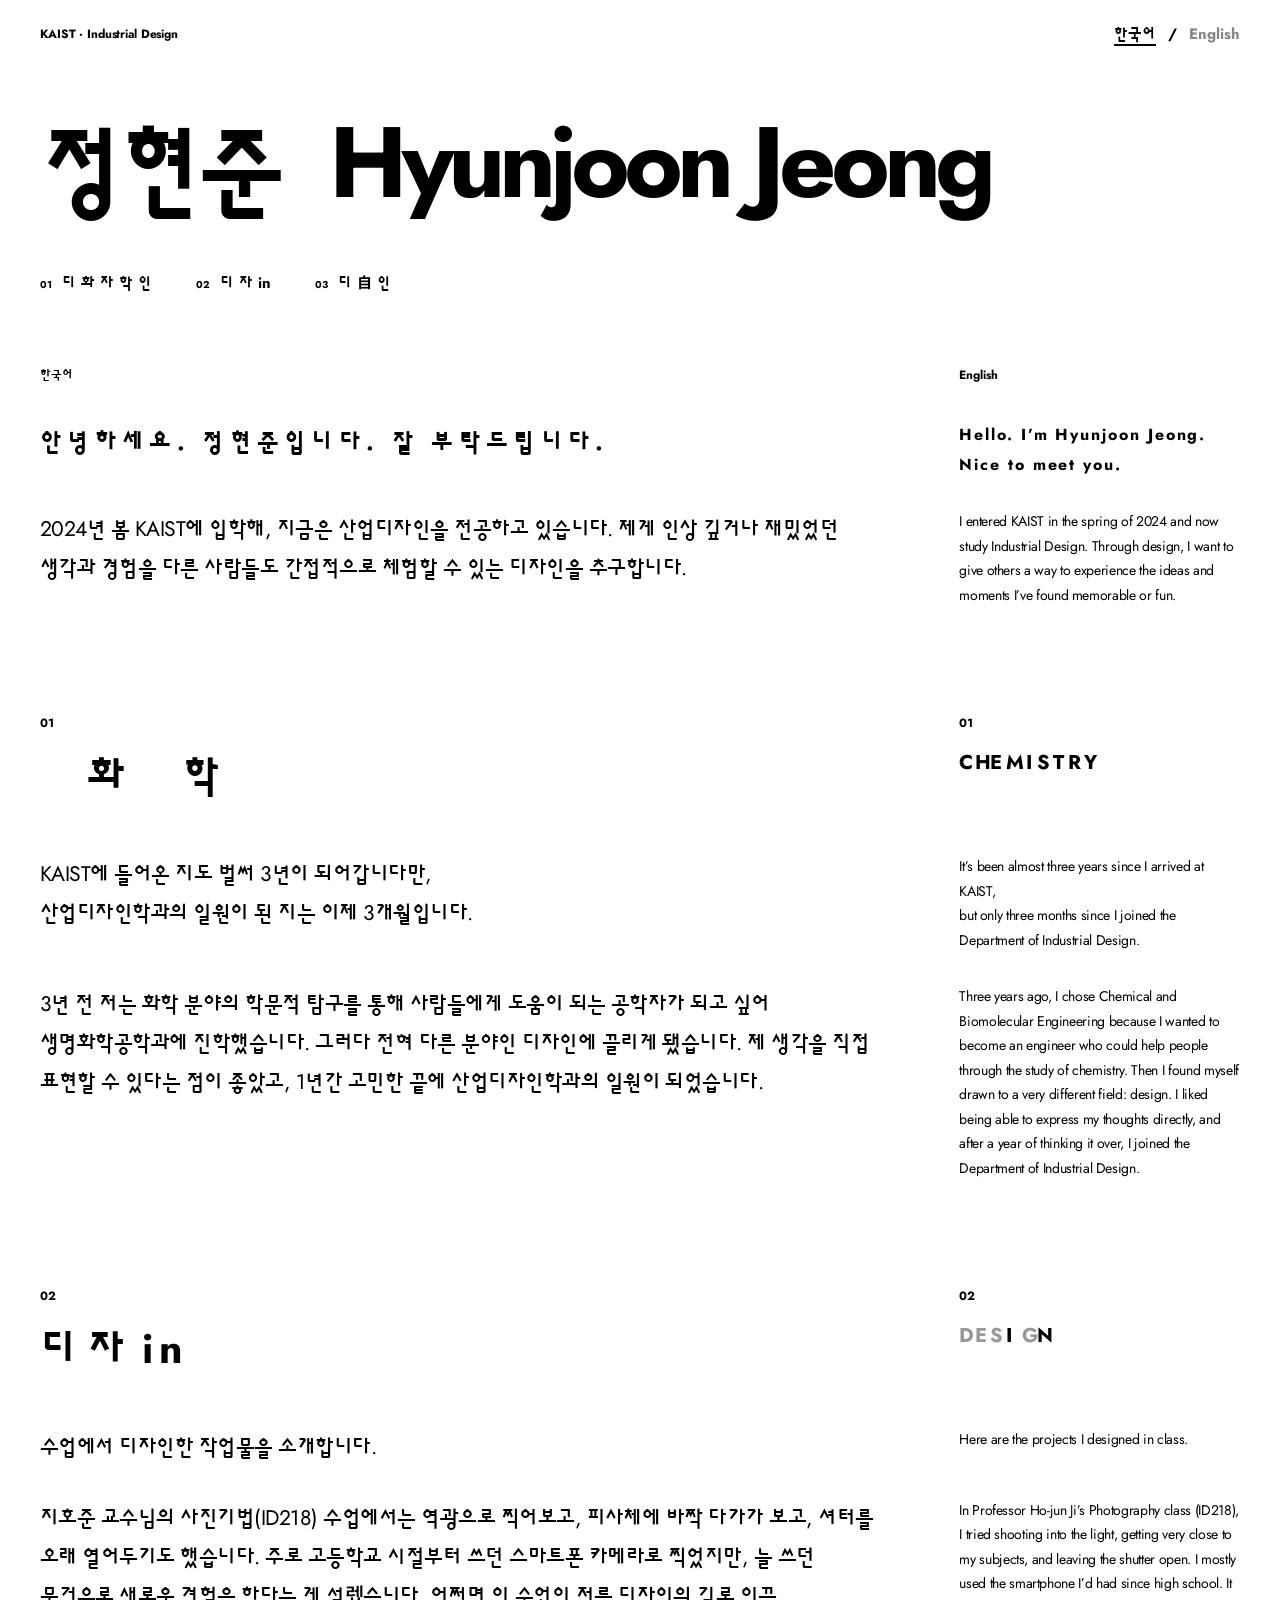
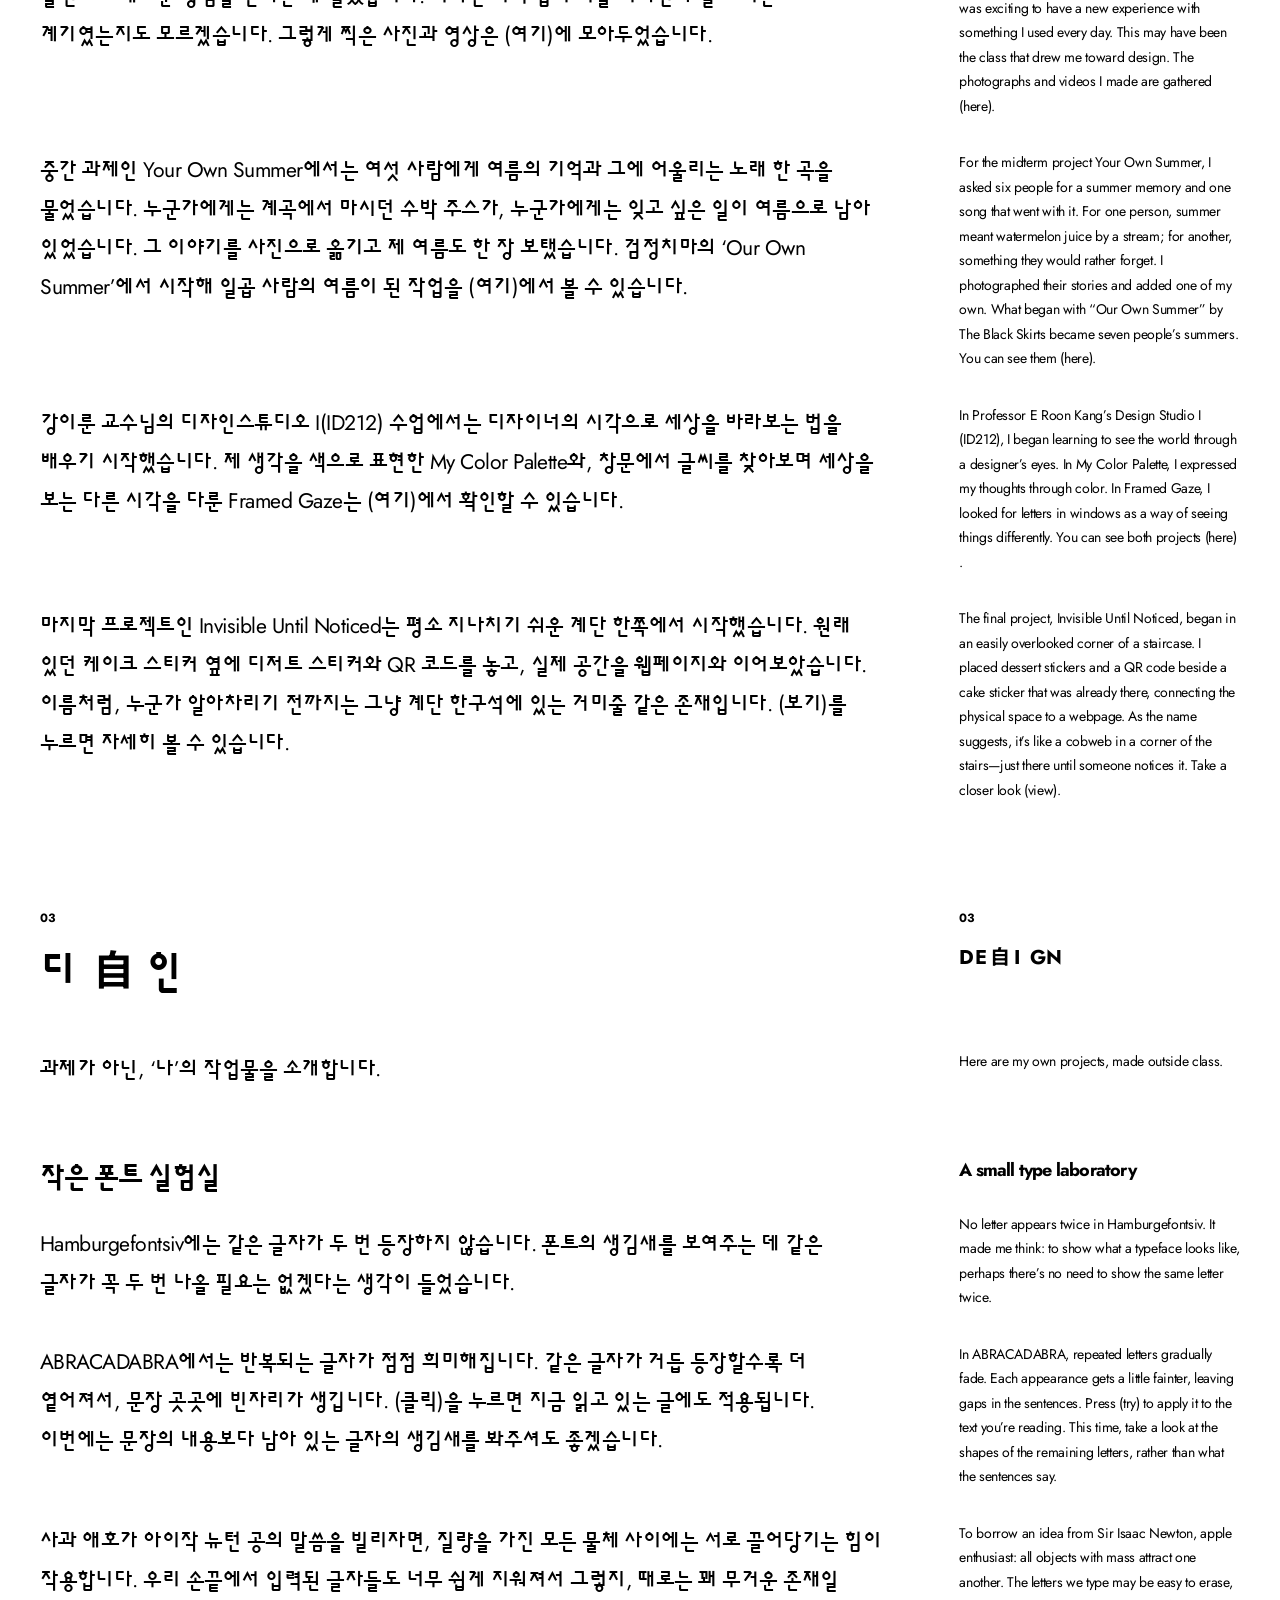
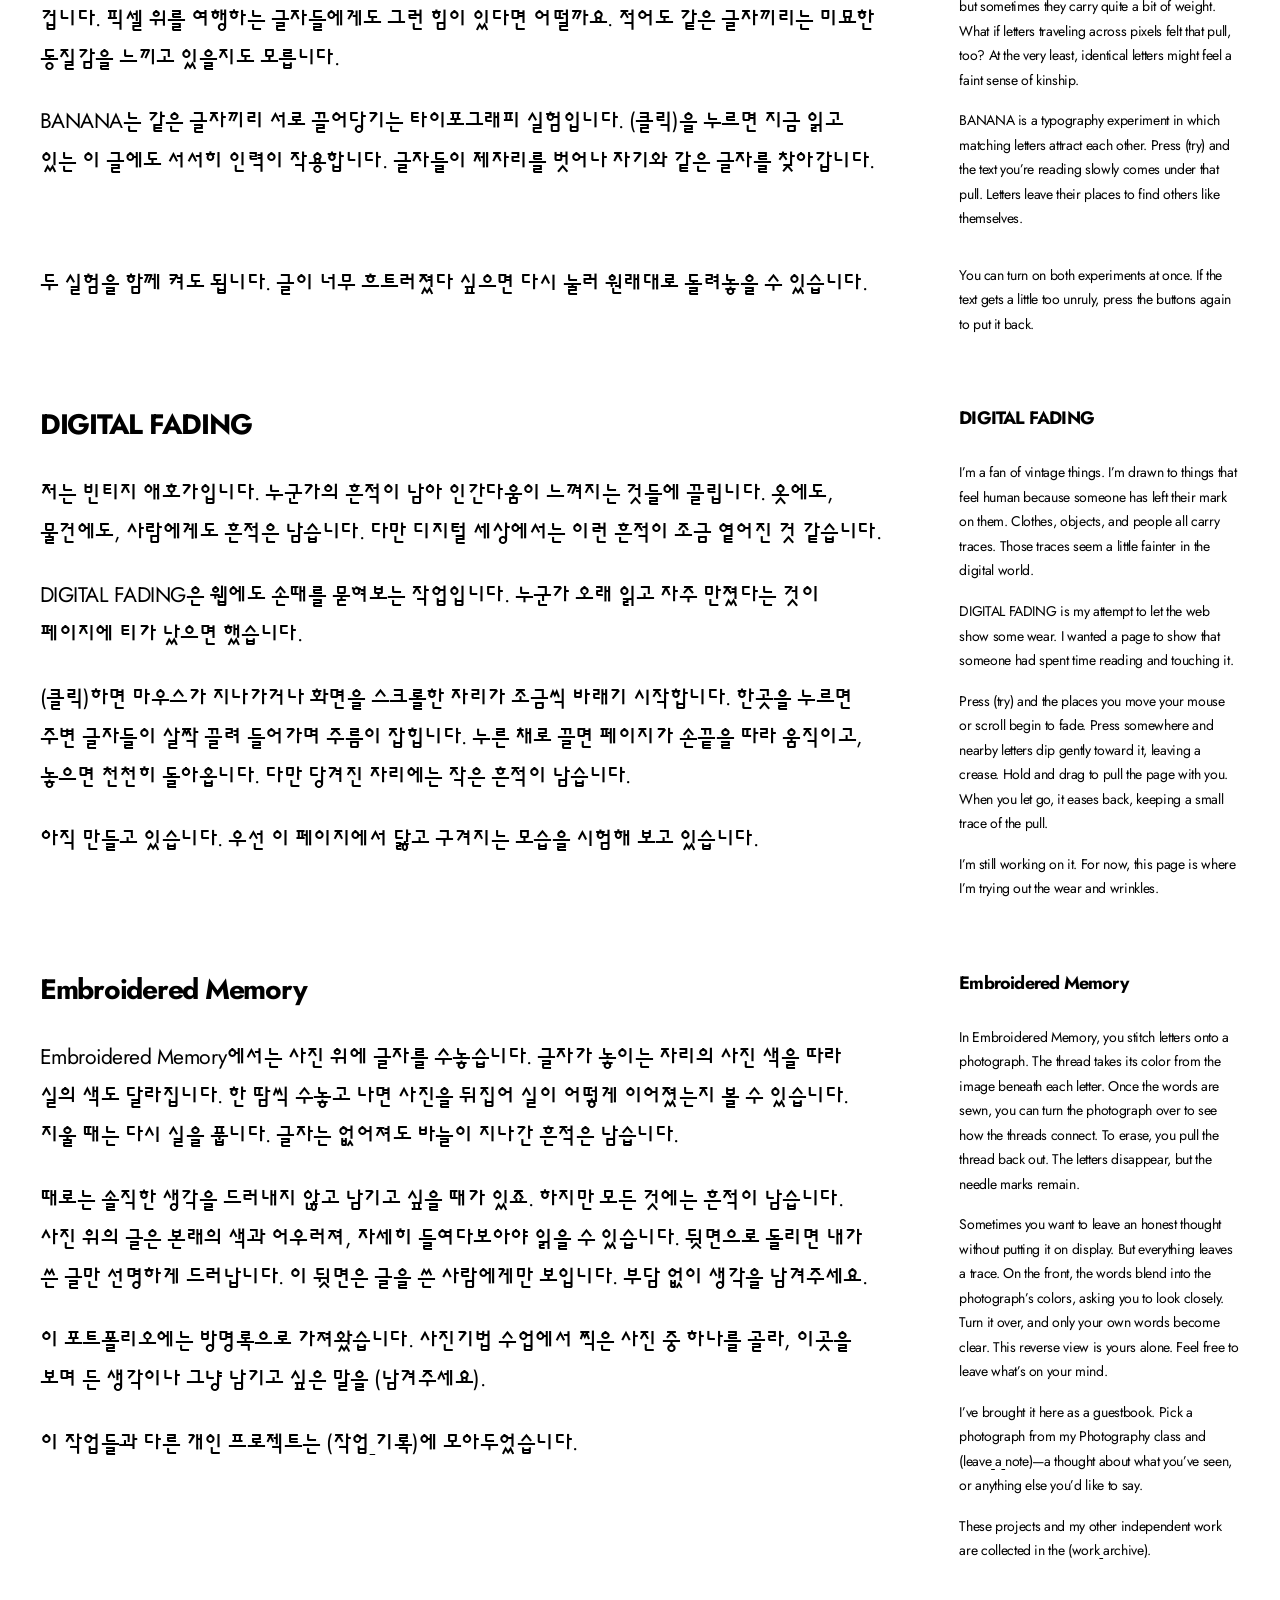
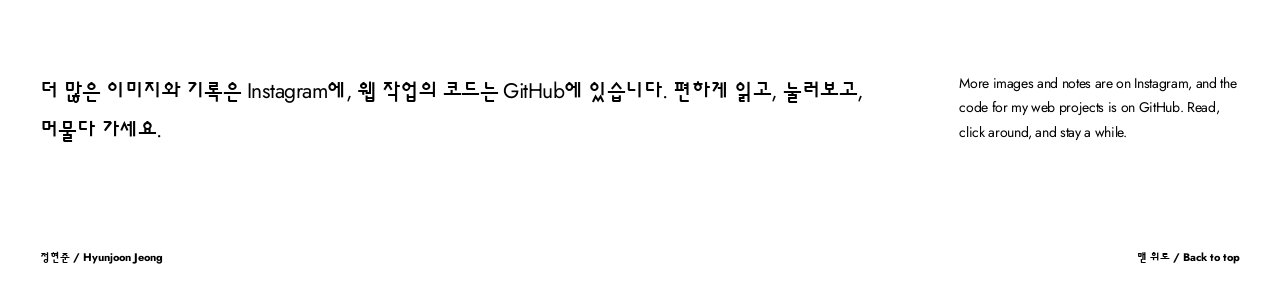
==== index.html @ 8847e1ec "Add files via upload" ====
<!doctype html>
<html lang="ko">
<head>
  <meta charset="utf-8">
  <meta name="viewport" content="width=device-width,initial-scale=1">
  <meta name="color-scheme" content="light dark">
  <meta name="description" content="정현준 — KAIST 산업디자인학과. 사진, 타이포그래피, 웹으로 이어지는 작업과 실험.">
  <title>Hyunjoon Jeong — 정현준</title>
  <link rel="icon" href="data:,">
  <link rel="preload" href="./assets/fonts/sunflower-medium.woff2" as="font" type="font/woff2" crossorigin>
  <link rel="preload" href="./assets/fonts/sunflower-bold.woff2" as="font" type="font/woff2" crossorigin>
  <link rel="preload" href="./assets/fonts/jost-regular.woff2" as="font" type="font/woff2" crossorigin>
  <link rel="preload" href="./assets/fonts/jost-bold.woff2" as="font" type="font/woff2" crossorigin>
  <link rel="stylesheet" href="./essay.css">
  <link rel="stylesheet" href="./project-story.css">
  <link rel="stylesheet" href="./wordplay.css">
  <link rel="stylesheet" href="./essay-wear.css">
  <link rel="stylesheet" href="./guestbook.css">
  <script src="./content.js" defer></script>
  <script src="./essay-effects.js" defer></script>
  <script src="./essay-wear.js" defer></script>
  <script src="./guestbook-thread.js" defer></script>
  <script src="./hosting-config.js" defer></script>
  <script src="./guestbook-store.js" defer></script>
  <script src="./guestbook.js" defer></script>
  <script src="./wordplay.js" defer></script>
  <script src="./reading-layout.js" defer></script>
  <script src="./project-story.js" defer></script>
  <script src="./essay.js" defer></script>
</head>
<body id="top" data-reading-language="ko">
  <a class="skip-link" href="#essay">본문으로 건너뛰기 / Skip to content</a>
  <div class="site-sheet">
    <div class="reading-toolbar" data-no-wear>
      <span class="affiliation" lang="en">KAIST · Industrial Design</span>
      <div class="reading-controls" role="group" aria-label="주 언어 선택 / Reading language">
        <button type="button" data-reading-language-button="ko" lang="ko" aria-pressed="true" aria-label="한국어 중심으로 읽기">한국어</button>
        <span aria-hidden="true">/</span>
        <button type="button" data-reading-language-button="en" lang="en" aria-pressed="false" aria-label="Read in English">English</button>
      </div>
    </div>
    <header class="masthead">
      <h1 class="nameplate"><span class="name-ko" lang="ko">정현준</span><span class="name-en" lang="en">Hyunjoon Jeong</span></h1>
      <nav class="section-index" aria-label="본문 목차 / Page sections"><a href="#about"><span class="index-no" lang="en">01</span><span class="index-title" lang="ko">디 화 자 학 인</span><span class="index-title" lang="en">Design / Chemistry</span></a>
<a href="#coursework"><span class="index-no" lang="en">02</span><span class="index-title" lang="ko">디 자 in</span><span class="index-title" lang="en">DESIGN</span></a>
<a href="#independent"><span class="index-no" lang="en">03</span><span class="index-title" lang="ko">디 自 인</span><span class="index-title" lang="en">DE自IGN</span></a></nav>
    </header>
    <main>
      <article class="essay" id="essay" aria-label="소개와 작업 이야기 / About and selected work">
        <div class="parallel-row language-heads" data-no-wear><span class="copy-cell" lang="ko">한국어</span><span class="copy-cell" lang="en">English</span></div>
        <div class="parallel-row copy-row intro-row intro-first"><div class="copy-cell" lang="ko"><p data-effect-text><span class="greeting-phrase">안녕하세요.</span> <span class="greeting-phrase">정현준입니다.</span> <span class="greeting-phrase">잘 부탁드립니다.</span></p></div><div class="copy-cell" lang="en"><p data-effect-text><span class="greeting-phrase">Hello.</span> <span class="greeting-phrase">I’m Hyunjoon Jeong.</span> <span class="greeting-phrase">Nice to meet you.</span></p></div></div>
<div class="parallel-row copy-row intro-row"><div class="copy-cell" lang="ko"><p data-effect-text>2024년 봄 <span lang="en">KAIST</span>에 입학해, 지금은 산업디자인을 전공하고 있습니다. 제게 인상 깊거나 재밌었던 생각과 경험을 다른 사람들도 간접적으로 체험할 수 있는 디자인을 추구합니다.</p></div><div class="copy-cell" lang="en"><p data-effect-text>I entered KAIST in the spring of 2024 and now study Industrial Design. Through design, I want to give others a way to experience the ideas and moments I’ve found memorable or fun.</p></div></div>
        <section class="essay-section" id="about" aria-labelledby="about-title">
  <div class="parallel-row section-heading">
    <div class="copy-cell" lang="ko"><h2 id="about-title"><span class="section-number" lang="en">01</span><span class="wordplay wordplay-morph wordplay-ko" data-wordplay="morph"><span class="sr-only">디자인과 화학</span><span class="wordplay-visual" aria-hidden="true"><span class="wordplay-glyph reading-glyph" data-title-letter="design-0" style="left:0em"><span class="title-ink title-fade-design">디</span></span><span class="wordplay-glyph reading-glyph" data-title-letter="chemistry-1" style="left:1.16em"><span class="title-ink title-fade-chemistry">화</span></span><span class="wordplay-glyph reading-glyph" data-title-letter="design-2" style="left:2.32em"><span class="title-ink title-fade-design">자</span></span><span class="wordplay-glyph reading-glyph" data-title-letter="chemistry-3" style="left:3.48em"><span class="title-ink title-fade-chemistry">학</span></span><span class="wordplay-glyph reading-glyph" data-title-letter="design-4" style="left:4.64em"><span class="title-ink title-fade-design">인</span></span></span><span class="wordplay-still" data-wordplay-fallback aria-hidden="true">디자인 / 화학</span></span></h2></div>
    <div class="copy-cell" lang="en"><p class="section-title-en"><span class="section-number">01</span><span class="wordplay wordplay-morph wordplay-en" data-wordplay="morph"><span class="sr-only">Design and chemistry</span><span class="wordplay-visual" aria-hidden="true"><span class="wordplay-glyph reading-glyph" data-title-letter="chemistry-0" style="left:0em"><span class="title-ink title-fade-chemistry">C</span></span><span class="wordplay-glyph reading-glyph" data-title-letter="chemistry-1" style="left:0.78em"><span class="title-ink title-fade-chemistry">H</span></span><span class="wordplay-glyph reading-glyph" data-title-letter="shared-E" style="left:1.56em"><span class="title-ink title-morph-shared">E</span></span><span class="wordplay-glyph reading-glyph" data-title-letter="chemistry-3" style="left:2.34em"><span class="title-ink title-fade-chemistry">M</span></span><span class="wordplay-glyph reading-glyph" data-title-letter="shared-I" style="left:3.34em"><span class="title-ink title-morph-shared">I</span></span><span class="wordplay-glyph reading-glyph" data-title-letter="chemistry-5" style="left:3.9em"><span class="title-ink title-fade-chemistry">S</span></span><span class="wordplay-glyph reading-glyph" data-title-letter="chemistry-6" style="left:4.68em"><span class="title-ink title-fade-chemistry">T</span></span><span class="wordplay-glyph reading-glyph" data-title-letter="chemistry-7" style="left:5.46em"><span class="title-ink title-fade-chemistry">R</span></span><span class="wordplay-glyph reading-glyph" data-title-letter="chemistry-8" style="left:6.24em"><span class="title-ink title-fade-chemistry">Y</span></span><span class="wordplay-glyph reading-glyph" data-title-letter="design-D" style="left:0.78em"><span class="title-ink title-fade-design">D</span></span><span class="wordplay-glyph reading-glyph" data-title-letter="design-S" style="left:2.34em"><span class="title-ink title-fade-design">S</span></span><span class="wordplay-glyph reading-glyph" data-title-letter="design-G" style="left:3.9em"><span class="title-ink title-fade-design">G</span></span><span class="wordplay-glyph reading-glyph" data-title-letter="design-N" style="left:4.68em"><span class="title-ink title-fade-design">N</span></span></span><span class="wordplay-still" data-wordplay-fallback aria-hidden="true">DESIGN / CHEMISTRY</span></span></p></div>
  </div>
  <div class="parallel-row copy-row " data-pair="arrival"><div class="copy-cell" lang="ko"><p data-effect-text><span lang="en">KAIST</span>에 들어온 지도 벌써 3년이 되어갑니다만,<br>산업디자인학과의 일원이 된 지는 이제 3개월입니다.</p></div><div class="copy-cell" lang="en"><p data-effect-text>It’s been almost three years since I arrived at KAIST,<br>but only three months since I joined the Department of Industrial Design.</p></div></div>
<div class="parallel-row copy-row " data-pair="chemistry"><div class="copy-cell" lang="ko"><p data-effect-text>3년 전 저는 화학 분야의 학문적 탐구를 통해 사람들에게 도움이 되는 공학자가 되고 싶어 생명화학공학과에 진학했습니다. 그러다 전혀 다른 분야인 디자인에 끌리게 됐습니다. 제 생각을 직접 표현할 수 있다는 점이 좋았고, 1년간 고민한 끝에 산업디자인학과의 일원이 되었습니다.</p></div><div class="copy-cell" lang="en"><p data-effect-text>Three years ago, I chose Chemical and Biomolecular Engineering because I wanted to become an engineer who could help people through the study of chemistry. Then I found myself drawn to a very different field: design. I liked being able to express my thoughts directly, and after a year of thinking it over, I joined the Department of Industrial Design.</p></div></div>
</section>
<section class="essay-section" id="coursework" aria-labelledby="coursework-title">
  <div class="parallel-row section-heading">
    <div class="copy-cell" lang="ko"><h2 id="coursework-title"><span class="section-number" lang="en">02</span><span class="wordplay wordplay-in wordplay-ko" data-wordplay="in"><span class="sr-only">디 자 in — 수업 안에서</span><span class="wordplay-visual" aria-hidden="true"><span class="wordplay-glyph reading-glyph" data-title-letter="in-0" style="left:0em"><span class="title-ink ">디</span></span><span class="wordplay-glyph reading-glyph" data-title-letter="in-1" style="left:1.16em"><span class="title-ink ">자</span></span><span class="wordplay-glyph reading-glyph" data-title-letter="in-2" style="left:2.5em"><span class="title-ink ">i</span></span><span class="wordplay-glyph reading-glyph" data-title-letter="in-3" style="left:2.9em"><span class="title-ink ">n</span></span></span><span class="wordplay-still" data-wordplay-fallback aria-hidden="true">디 자 in</span></span></h2></div>
    <div class="copy-cell" lang="en"><p class="section-title-en"><span class="section-number">02</span><span class="wordplay wordplay-in wordplay-en" data-wordplay="in"><span class="sr-only">Design: IN</span><span class="wordplay-visual" aria-hidden="true"><span class="wordplay-glyph reading-glyph" data-title-letter="in-0" style="left:0em"><span class="title-ink title-in-rest">D</span></span><span class="wordplay-glyph reading-glyph" data-title-letter="in-1" style="left:0.78em"><span class="title-ink title-in-rest">E</span></span><span class="wordplay-glyph reading-glyph" data-title-letter="in-2" style="left:1.56em"><span class="title-ink title-in-rest">S</span></span><span class="wordplay-glyph reading-glyph" data-title-letter="in-3" style="left:2.34em"><span class="title-ink title-in-chosen">I</span></span><span class="wordplay-glyph reading-glyph" data-title-letter="in-4" style="left:3.12em"><span class="title-ink title-in-rest">G</span></span><span class="wordplay-glyph reading-glyph" data-title-letter="in-5" style="left:3.9em"><span class="title-ink title-in-chosen">N</span></span></span><span class="wordplay-still" data-wordplay-fallback aria-hidden="true">DESIGN — IN</span></span></p></div>
  </div>
  <div class="parallel-row copy-row " data-pair="coursework-intro"><div class="copy-cell" lang="ko"><p data-effect-text>수업에서 디자인한 작업물을 소개합니다.</p></div><div class="copy-cell" lang="en"><p data-effect-text>Here are the projects I designed in class.</p></div></div>
<div class="parallel-row copy-row " data-pair="photography"><div class="copy-cell" lang="ko"><p data-effect-text>지호준 교수님의 사진기법(<span lang="en">ID218</span>) 수업에서는 역광으로 찍어보고, 피사체에 바짝 다가가 보고, 셔터를 오래 열어두기도 했습니다. 주로 고등학교 시절부터 쓰던 스마트폰 카메라로 찍었지만, 늘 쓰던 물건으로 새로운 경험을 한다는 게 설렜습니다. 어쩌면 이 수업이 저를 디자인의 길로 이끈 계기였는지도 모르겠습니다. 그렇게 찍은 사진과 영상은 <button class="inline-action" data-collection="id218" aria-label="사진기법 작업 목록 보기">(여기)</button>에 모아두었습니다.</p></div><div class="copy-cell" lang="en"><p data-effect-text>In Professor Ho-jun Ji’s Photography class (ID218), I tried shooting into the light, getting very close to my subjects, and leaving the shutter open. I mostly used the smartphone I’d had since high school. It was exciting to have a new experience with something I used every day. This may have been the class that drew me toward design. The photographs and videos I made are gathered <button class="inline-action" data-collection="id218" aria-label="View Photography work">(here)</button>.</p></div></div>
<div class="parallel-row copy-row " data-pair="your-own-summer"><div class="copy-cell" lang="ko"><p data-effect-text>중간 과제인 <span lang="en">Your Own Summer</span>에서는 여섯 사람에게 여름의 기억과 그에 어울리는 노래 한 곡을 물었습니다. 누군가에게는 계곡에서 마시던 수박 주스가, 누군가에게는 잊고 싶은 일이 여름으로 남아 있었습니다. 그 이야기를 사진으로 옮기고 제 여름도 한 장 보탰습니다. 검정치마의 <span lang="en">‘Our Own Summer’</span>에서 시작해 일곱 사람의 여름이 된 작업을 <button class="inline-action" data-project="your-own-summer" aria-label="Your Own Summer 작업 보기">(여기)</button>에서 볼 수 있습니다.</p></div><div class="copy-cell" lang="en"><p data-effect-text>For the midterm project Your Own Summer, I asked six people for a summer memory and one song that went with it. For one person, summer meant watermelon juice by a stream; for another, something they would rather forget. I photographed their stories and added one of my own. What began with “Our Own Summer” by The Black Skirts became seven people’s summers. You can see them <button class="inline-action" data-project="your-own-summer" aria-label="View Your Own Summer">(here)</button>.</p></div></div>
<div class="parallel-row copy-row " data-pair="design-studio"><div class="copy-cell" lang="ko"><p data-effect-text>강이룬 교수님의 디자인스튜디오 I(<span lang="en">ID212</span>) 수업에서는 디자이너의 시각으로 세상을 바라보는 법을 배우기 시작했습니다. 제 생각을 색으로 표현한 <span lang="en">My Color Palette</span>와, 창문에서 글씨를 찾아보며 세상을 보는 다른 시각을 다룬 <span lang="en">Framed Gaze</span>는 <button class="inline-action" data-collection="id212" aria-label="Design Studio I 작업 목록 보기">(여기)</button>에서 확인할 수 있습니다.</p></div><div class="copy-cell" lang="en"><p data-effect-text>In Professor E Roon Kang’s Design Studio I (ID212), I began learning to see the world through a designer’s eyes. In My Color Palette, I expressed my thoughts through color. In Framed Gaze, I looked for letters in windows as a way of seeing things differently. You can see both projects <button class="inline-action" data-collection="id212" aria-label="View Design Studio I work">(here)</button>.</p></div></div>
<div class="parallel-row copy-row " data-pair="invisible"><div class="copy-cell" lang="ko"><p data-effect-text>마지막 프로젝트인 <span lang="en">Invisible Until Noticed</span>는 평소 지나치기 쉬운 계단 한쪽에서 시작했습니다. 원래 있던 케이크 스티커 옆에 디저트 스티커와 <span lang="en">QR</span> 코드를 놓고, 실제 공간을 웹페이지와 이어보았습니다. 이름처럼, 누군가 알아차리기 전까지는 그냥 계단 한구석에 있는 거미줄 같은 존재입니다. <button class="inline-action" data-project="invisible-until-noticed" aria-label="Invisible Until Noticed 작업 보기">(보기)</button>를 누르면 자세히 볼 수 있습니다.</p></div><div class="copy-cell" lang="en"><p data-effect-text>The final project, Invisible Until Noticed, began in an easily overlooked corner of a staircase. I placed dessert stickers and a QR code beside a cake sticker that was already there, connecting the physical space to a webpage. As the name suggests, it’s like a cobweb in a corner of the stairs—just there until someone notices it. Take a closer look <button class="inline-action" data-project="invisible-until-noticed" aria-label="View Invisible Until Noticed">(view)</button>.</p></div></div>
</section>
<section class="essay-section" id="independent" aria-labelledby="independent-title">
  <div class="parallel-row section-heading">
    <div class="copy-cell" lang="ko"><h2 id="independent-title"><span class="section-number" lang="en">03</span><span class="wordplay wordplay-self wordplay-ko" data-wordplay="self"><button type="button" class="wordplay-reveal" aria-label="디 自 인 — 스스로 한 작업" aria-expanded="false" data-self-open="false"><span class="wordplay-visual" aria-hidden="true"><span class="wordplay-glyph reading-glyph" data-title-letter="self-디" style="left:0em"><span class="title-ink ">디</span></span><span class="wordplay-glyph reading-glyph" data-title-letter="self-character" style="left:1.3em"><span class="title-ink title-self-character">自</span></span><span class="wordplay-glyph reading-glyph" data-title-letter="self-expansion-0" style="left:1.3em"><span class="title-ink title-self-explanation">스</span></span><span class="wordplay-glyph reading-glyph" data-title-letter="self-expansion-1" style="left:2.46em"><span class="title-ink title-self-explanation">스</span></span><span class="wordplay-glyph reading-glyph" data-title-letter="self-expansion-2" style="left:3.62em"><span class="title-ink title-self-explanation">로</span></span><span class="wordplay-glyph reading-glyph" data-title-letter="self-인" style="left:2.6em;--open-x:2.32em"><span class="title-ink title-self-tail">인</span></span></span></button></span></h2></div>
    <div class="copy-cell" lang="en"><p class="section-title-en"><span class="section-number">03</span><span class="wordplay wordplay-self wordplay-en" data-wordplay="self"><button type="button" class="wordplay-reveal" aria-label="DE自IGN — self-initiated design" aria-expanded="false" data-self-open="false"><span class="wordplay-visual" aria-hidden="true"><span class="wordplay-glyph reading-glyph" data-title-letter="self-D" style="left:0em"><span class="title-ink ">D</span></span><span class="wordplay-glyph reading-glyph" data-title-letter="self-E" style="left:0.78em"><span class="title-ink ">E</span></span><span class="wordplay-glyph reading-glyph" data-title-letter="self-character" style="left:1.56em"><span class="title-ink title-self-character">自</span></span><span class="wordplay-glyph reading-glyph" data-title-letter="self-expansion-0" style="left:1.56em"><span class="title-ink title-self-explanation">S</span></span><span class="wordplay-glyph reading-glyph" data-title-letter="self-expansion-1" style="left:2.34em"><span class="title-ink title-self-explanation">E</span></span><span class="wordplay-glyph reading-glyph" data-title-letter="self-expansion-2" style="left:3.12em"><span class="title-ink title-self-explanation">L</span></span><span class="wordplay-glyph reading-glyph" data-title-letter="self-expansion-3" style="left:3.9em"><span class="title-ink title-self-explanation">F</span></span><span class="wordplay-glyph reading-glyph" data-title-letter="self-tail-0" style="left:2.76em;--open-x:1.92em"><span class="title-ink title-self-tail">I</span></span><span class="wordplay-glyph reading-glyph" data-title-letter="self-tail-1" style="left:3.54em;--open-x:1.92em"><span class="title-ink title-self-tail">G</span></span><span class="wordplay-glyph reading-glyph" data-title-letter="self-tail-2" style="left:4.32em;--open-x:1.92em"><span class="title-ink title-self-tail">N</span></span></span></button></span></p></div>
  </div>
  <div class="parallel-row copy-row " data-pair="independent-intro"><div class="copy-cell" lang="ko"><p data-effect-text>과제가 아닌, ‘나’의 작업물을 소개합니다.</p></div><div class="copy-cell" lang="en"><p data-effect-text>Here are my own projects, made outside class.</p></div></div>
<div class="parallel-row copy-row " data-pair="type-lab"><div class="copy-cell" lang="ko"><h3>작은 폰트 실험실</h3><p data-effect-text><span lang="en">Hamburgefontsiv</span>에는 같은 글자가 두 번 등장하지 않습니다. 폰트의 생김새를 보여주는 데 같은 글자가 꼭 두 번 나올 필요는 없겠다는 생각이 들었습니다.</p></div><div class="copy-cell" lang="en"><h3>A small type laboratory</h3><p data-effect-text>No letter appears twice in Hamburgefontsiv. It made me think: to show what a typeface looks like, perhaps there’s no need to show the same letter twice.</p></div></div>
<div class="parallel-row copy-row " data-pair="abracadabra"><div class="copy-cell" lang="ko"><p data-effect-text><span lang="en">ABRACADABRA</span>에서는 반복되는 글자가 점점 희미해집니다. 같은 글자가 거듭 등장할수록 더 옅어져서, 문장 곳곳에 빈자리가 생깁니다. <button class="inline-action effect-trigger" data-effect="abracadabra" aria-pressed="false" aria-label="ABRACADABRA 사라짐 효과 적용">(클릭)</button>을 누르면 지금 읽고 있는 글에도 적용됩니다. 이번에는 문장의 내용보다 남아 있는 글자의 생김새를 봐주셔도 좋겠습니다.</p></div><div class="copy-cell" lang="en"><p data-effect-text>In ABRACADABRA, repeated letters gradually fade. Each appearance gets a little fainter, leaving gaps in the sentences. Press <button class="inline-action effect-trigger" data-effect="abracadabra" aria-pressed="false" aria-label="Turn on ABRACADABRA fading">(try)</button> to apply it to the text you’re reading. This time, take a look at the shapes of the remaining letters, rather than what the sentences say.</p></div></div>
<div class="parallel-row copy-row " data-pair="banana"><div class="copy-cell" lang="ko"><p data-effect-text>사과 애호가 아이작 뉴턴 공의 말씀을 빌리자면, 질량을 가진 모든 물체 사이에는 서로 끌어당기는 힘이 작용합니다. 우리 손끝에서 입력된 글자들도 너무 쉽게 지워져서 그렇지, 때로는 꽤 무거운 존재일 겁니다. 픽셀 위를 여행하는 글자들에게도 그런 힘이 있다면 어떨까요. 적어도 같은 글자끼리는 미묘한 동질감을 느끼고 있을지도 모릅니다.</p>
<p data-effect-text><span lang="en">BANANA</span>는 같은 글자끼리 서로 끌어당기는 타이포그래피 실험입니다. <button class="inline-action effect-trigger" data-effect="banana" aria-pressed="false" aria-label="BANANA 인력 효과 적용">(클릭)</button>을 누르면 지금 읽고 있는 이 글에도 서서히 인력이 작용합니다. 글자들이 제자리를 벗어나 자기와 같은 글자를 찾아갑니다.</p></div><div class="copy-cell" lang="en"><p data-effect-text>To borrow an idea from Sir Isaac Newton, apple enthusiast: all objects with mass attract one another. The letters we type may be easy to erase, but sometimes they carry quite a bit of weight. What if letters traveling across pixels felt that pull, too? At the very least, identical letters might feel a faint sense of kinship.</p>
<p data-effect-text>BANANA is a typography experiment in which matching letters attract each other. Press <button class="inline-action effect-trigger" data-effect="banana" aria-pressed="false" aria-label="Turn on BANANA attraction">(try)</button> and the text you’re reading slowly comes under that pull. Letters leave their places to find others like themselves.</p></div></div>
<div class="parallel-row copy-row " data-pair="toggle-note"><div class="copy-cell" lang="ko"><p data-effect-text>두 실험을 함께 켜도 됩니다. 글이 너무 흐트러졌다 싶으면 다시 눌러 원래대로 돌려놓을 수 있습니다.</p></div><div class="copy-cell" lang="en"><p data-effect-text>You can turn on both experiments at once. If the text gets a little too unruly, press the buttons again to put it back.</p></div></div>
<div class="parallel-row copy-row " data-pair="fading"><div class="copy-cell" lang="ko"><h3>DIGITAL FADING</h3><p data-effect-text>저는 빈티지 애호가입니다. 누군가의 흔적이 남아 인간다움이 느껴지는 것들에 끌립니다. 옷에도, 물건에도, 사람에게도 흔적은 남습니다. 다만 디지털 세상에서는 이런 흔적이 조금 옅어진 것 같습니다.</p>
<p data-effect-text><span lang="en">DIGITAL FADING</span>은 웹에도 손때를 묻혀보는 작업입니다. 누군가 오래 읽고 자주 만졌다는 것이 페이지에 티가 났으면 했습니다.</p>
<p data-effect-text><button class="inline-action effect-trigger" data-effect="wear" aria-pressed="false" aria-label="DIGITAL FADING 흔적 효과 적용">(클릭)</button>하면 마우스가 지나가거나 화면을 스크롤한 자리가 조금씩 바래기 시작합니다. 한곳을 누르면 주변 글자들이 살짝 끌려 들어가며 주름이 잡힙니다. 누른 채로 끌면 페이지가 손끝을 따라 움직이고, 놓으면 천천히 돌아옵니다. 다만 당겨진 자리에는 작은 흔적이 남습니다.</p>
<p data-effect-text>아직 만들고 있습니다. 우선 이 페이지에서 닳고 구겨지는 모습을 시험해 보고 있습니다.</p></div><div class="copy-cell" lang="en"><h3>DIGITAL FADING</h3><p data-effect-text>I’m a fan of vintage things. I’m drawn to things that feel human because someone has left their mark on them. Clothes, objects, and people all carry traces. Those traces seem a little fainter in the digital world.</p>
<p data-effect-text>DIGITAL FADING is my attempt to let the web show some wear. I wanted a page to show that someone had spent time reading and touching it.</p>
<p data-effect-text>Press <button class="inline-action effect-trigger" data-effect="wear" aria-pressed="false" aria-label="Turn on DIGITAL FADING wear">(try)</button> and the places you move your mouse or scroll begin to fade. Press somewhere and nearby letters dip gently toward it, leaving a crease. Hold and drag to pull the page with you. When you let go, it eases back, keeping a small trace of the pull.</p>
<p data-effect-text>I’m still working on it. For now, this page is where I’m trying out the wear and wrinkles.</p></div></div>
<div class="parallel-row copy-row " data-pair="memory"><div class="copy-cell" lang="ko"><h3>Embroidered Memory</h3><p data-effect-text><span lang="en">Embroidered Memory</span>에서는 사진 위에 글자를 수놓습니다. 글자가 놓이는 자리의 사진 색을 따라 실의 색도 달라집니다. 한 땀씩 수놓고 나면 사진을 뒤집어 실이 어떻게 이어졌는지 볼 수 있습니다. 지울 때는 다시 실을 풉니다. 글자는 없어져도 바늘이 지나간 흔적은 남습니다.</p>
<p data-effect-text>때로는 솔직한 생각을 드러내지 않고 남기고 싶을 때가 있죠. 하지만 모든 것에는 흔적이 남습니다. 사진 위의 글은 본래의 색과 어우러져, 자세히 들여다보아야 읽을 수 있습니다. 뒷면으로 돌리면 내가 쓴 글만 선명하게 드러납니다. 이 뒷면은 글을 쓴 사람에게만 보입니다. 부담 없이 생각을 남겨주세요.</p>
<p data-effect-text>이 포트폴리오에는 방명록으로 가져왔습니다. 사진기법 수업에서 찍은 사진 중 하나를 골라, 이곳을 보며 든 생각이나 그냥 남기고 싶은 말을 <button class="inline-action" data-guestbook aria-label="사진 위에 방명록 남기기">(남겨주세요)</button>.</p>
<p data-effect-text>이 작업들과 다른 개인 프로젝트는 <button class="inline-action" data-collection="personal" aria-label="개인 작업 목록 보기">(작업 기록)</button>에 모아두었습니다.</p></div><div class="copy-cell" lang="en"><h3>Embroidered Memory</h3><p data-effect-text>In Embroidered Memory, you stitch letters onto a photograph. The thread takes its color from the image beneath each letter. Once the words are sewn, you can turn the photograph over to see how the threads connect. To erase, you pull the thread back out. The letters disappear, but the needle marks remain.</p>
<p data-effect-text>Sometimes you want to leave an honest thought without putting it on display. But everything leaves a trace. On the front, the words blend into the photograph’s colors, asking you to look closely. Turn it over, and only your own words become clear. This reverse view is yours alone. Feel free to leave what’s on your mind.</p>
<p data-effect-text>I’ve brought it here as a guestbook. Pick a photograph from my Photography class and <button class="inline-action" data-guestbook aria-label="Leave a note on a photograph">(leave a note)</button>—a thought about what you’ve seen, or anything else you’d like to say.</p>
<p data-effect-text>These projects and my other independent work are collected in the <button class="inline-action" data-collection="personal" aria-label="View independent work">(work archive)</button>.</p></div></div>
</section>
        <div class="parallel-row copy-row closing-row"><div class="copy-cell" lang="ko"><p data-effect-text>더 많은 이미지와 기록은 <a href="https://www.instagram.com/archivehypoxis/" target="_blank" rel="noopener noreferrer" lang="en">Instagram</a>에, 웹 작업의 코드는 <a href="https://github.com/0826fry" target="_blank" rel="noopener noreferrer" lang="en">GitHub</a>에 있습니다. 편하게 읽고, 눌러보고, 머물다 가세요.</p></div><div class="copy-cell" lang="en"><p data-effect-text>More images and notes are on <a href="https://www.instagram.com/archivehypoxis/" target="_blank" rel="noopener noreferrer">Instagram</a>, and the code for my web projects is on <a href="https://github.com/0826fry" target="_blank" rel="noopener noreferrer">GitHub</a>. Read, click around, and stay a while.</p></div></div>
      </article>
    </main>
    <footer class="colophon"><span>정현준 / <span lang="en">Hyunjoon Jeong</span></span><a class="back-top" href="#top">맨 위로 <span lang="en">/ Back to top</span></a></footer>
  </div>
  <button class="reset-action" id="reset-effects" hidden>원래대로 <span lang="en">/ Reset</span></button>
  <p class="sr-only" role="status" aria-live="polite" id="reading-status"></p>
  <p class="sr-only" role="status" aria-live="polite" id="reading-status"></p>
  <p class="sr-only" role="status" aria-live="polite" id="reading-status"></p>
  <p class="sr-only" role="status" aria-live="polite" id="reading-status"></p>
  <p class="sr-only" role="status" aria-live="polite" id="reading-status"></p>
  <p class="sr-only" role="status" aria-live="polite" id="reading-status"></p>
  <p class="sr-only" role="status" aria-live="polite" id="reading-status"></p>
  <p class="sr-only" role="status" aria-live="polite" id="reading-status"></p>
  <p class="sr-only" role="status" aria-live="polite" id="reading-status"></p>
  <p class="sr-only" role="status" aria-live="polite" id="reading-status"></p>
  <p class="sr-only" role="status" aria-live="polite" id="reading-status"></p>
  <p class="sr-only" role="status" aria-live="polite" id="reading-status"></p>
  <p class="sr-only" role="status" aria-live="polite" id="reading-status"></p>
  <p class="sr-only" role="status" aria-live="polite" id="reading-status"></p>
  <p class="sr-only" role="status" aria-live="polite" id="effect-status"></p>
  <dialog class="archive" id="archive" aria-label="작업 기록">
    <header class="archive-heading">
      <div><button id="archive-back" class="inline-action" hidden>목록으로</button><h2 id="archive-title">작업 기록</h2><p id="archive-meta"></p></div>
      <button class="close-action" id="archive-close" aria-label="작업 기록 닫기">닫기 <span aria-hidden="true">×</span></button>
    </header>
    <div id="archive-index" class="archive-index"></div>
    <section class="work-view" id="work-view" hidden aria-label="선택한 작업">
      <div class="work-stage" id="work-stage">
        <img id="work-image" alt="" hidden>
        <video id="work-video" controls playsinline preload="metadata" hidden></video>
        <iframe id="work-web" title="웹 작업" sandbox="allow-scripts allow-same-origin allow-downloads allow-popups allow-popups-to-escape-sandbox" referrerpolicy="no-referrer" hidden></iframe>
        <p id="work-error" hidden>파일을 불러오지 못했습니다. 다른 페이지를 선택해 주세요.</p>
      </div>
      <footer class="work-footer">
        <p id="work-description"></p>
        <nav class="page-nav" aria-label="작업 페이지"><button id="work-prev" aria-label="이전 페이지">←</button><span id="work-counter"></span><button id="work-next" aria-label="다음 페이지">→</button></nav>
        <div id="work-links" class="work-links"></div>
      </footer>
    </section>
  </dialog>
</body>
</html>
---- essay.css ----
@font-face{font-family:'Sunflower Portfolio';src:url('assets/fonts/sunflower-medium.woff2') format('woff2');font-style:normal;font-weight:500;font-display:swap}
@font-face{font-family:'Sunflower Portfolio';src:url('assets/fonts/sunflower-bold.woff2') format('woff2');font-style:normal;font-weight:700;font-display:swap}
@font-face{font-family:'Jost Portfolio';src:url('assets/fonts/jost-regular.woff2') format('woff2');font-style:normal;font-weight:400;font-feature-settings:'ss01' 1;font-display:swap}
@font-face{font-family:'Jost Portfolio';src:url('assets/fonts/jost-bold.woff2') format('woff2');font-style:normal;font-weight:700;font-feature-settings:'ss01' 1;font-display:swap}
@font-face{font-family:'Noto Sans KR Portfolio Fallback';src:url('assets/fonts/noto-sans-kr-medium-fallback.woff2') format('woff2');font-style:normal;font-weight:500;font-display:swap;unicode-range:U+B81C}
@font-face{font-family:'Univers Portfolio';src:url('assets/fonts/univers-regular.woff2') format('woff2');font-style:normal;font-weight:400;font-display:swap}
@font-face{font-family:'Noto Serif KR';src:url('assets/fonts/noto-serif-kr-regular.woff2') format('woff2');font-style:normal;font-weight:400;font-display:swap}
@font-face{font-family:'Noto Sans KR Portfolio';src:url('assets/fonts/noto-sans-kr-bold.woff2') format('woff2');font-style:normal;font-weight:700;font-display:swap}
:root{color-scheme:light dark;--paper:#fff;--ink:#000;--type:'Jost Portfolio','Sunflower Portfolio','Noto Sans KR Portfolio Fallback','Noto Serif KR',sans-serif;--sans:'Jost Portfolio','Sunflower Portfolio','Noto Sans KR Portfolio',sans-serif;--edge:40px;--column-gap:clamp(40px,6vw,104px)}
@media(prefers-color-scheme:dark){:root{--paper:#000;--ink:#fff}}
*{box-sizing:border-box}
html{scroll-behavior:smooth;scroll-padding-top:100px}
body{margin:0;background:var(--paper);color:var(--ink);font-family:var(--type);font-weight:400;font-synthesis:none;-webkit-font-smoothing:antialiased}
button,a{-webkit-tap-highlight-color:transparent}
button{font:inherit;color:inherit;border:0;border-radius:0;background:none;cursor:pointer}
a{color:inherit;text-decoration-thickness:1px;text-underline-offset:.2em}
button:focus-visible,a:focus-visible{outline:2px solid currentColor;outline-offset:5px}
button:disabled{cursor:default;opacity:.25}
[hidden]{display:none!important}
.sr-only,.fx-sr-only{position:absolute!important;width:1px!important;height:1px!important;padding:0!important;margin:-1px!important;overflow:hidden!important;clip:rect(0,0,0,0)!important;white-space:nowrap!important;border:0!important}
.skip-link{position:fixed;top:12px;left:24px;transform:translateY(-200%);z-index:30;background:var(--paper);padding:12px}.skip-link:focus{transform:none}
.site-sheet{max-width:1680px;padding:0 var(--edge);margin:0 auto}
.reading-toolbar{position:sticky;top:0;z-index:10;background:var(--paper);display:flex;justify-content:space-between;align-items:center;gap:24px;min-height:68px;padding:14px 0;font-family:var(--sans);font-weight:700}
.affiliation{font-size:12px;line-height:1.4;letter-spacing:-.01em}
.reading-controls{display:flex;align-items:center;gap:12px;font-size:15px;line-height:1.5;white-space:nowrap}
.reading-controls button{padding:8px 0;min-height:40px;font-weight:700}
.reading-controls button[aria-pressed=true]{text-decoration:underline;text-decoration-thickness:2px;text-underline-offset:.3em}
.reading-controls button[aria-pressed=false]{opacity:.48}
.reading-controls button:hover{opacity:1}
.masthead{padding:12px 0 0}
.nameplate{display:flex;align-items:baseline;gap:clamp(28px,4vw,68px);margin:28px 0 44px;font-family:var(--sans);font-weight:700;font-size:clamp(58px,8vw,128px);line-height:1.2;letter-spacing:-.065em;white-space:nowrap}
.name-ko{font-size:.93em}
body[data-reading-language=en] .name-ko{order:2}
body[data-reading-language=en] .name-en{order:1}
.name-en{font-size:.9756em;transform:translateY(-.0496em);letter-spacing:-.06em}
.section-index{display:flex;align-items:baseline;flex-wrap:wrap;gap:18px 44px;padding:0;font-family:var(--sans);font-weight:700}
.section-index a{display:flex;align-items:baseline;gap:10px;text-decoration:none;font-size:15px;line-height:1.5}
.section-index a:hover .index-title{text-decoration:underline;text-underline-offset:.25em}
.index-no{font-size:10px;letter-spacing:0}
body[data-reading-language=ko] .index-title[lang=en],body[data-reading-language=en] .index-title[lang=ko]{display:none}
.reset-action{position:fixed;bottom:20px;right:var(--edge);z-index:12;background:var(--paper);padding:12px 16px;font-family:var(--sans);font-weight:700;font-size:12px;line-height:1.5;text-align:left;text-decoration:underline;text-underline-offset:.25em}
main{min-width:0;margin-top:72px}
.essay{position:relative;font-family:var(--type);word-break:keep-all;overflow-wrap:break-word;padding-bottom:70px}
.parallel-row{display:grid;grid-template-columns:minmax(0,3fr) minmax(0,1fr);column-gap:var(--column-gap);position:relative}
.copy-cell{min-width:0;grid-row:1;grid-column:2;--copy-size:14px;--section-size:20px;--project-size:18px;font-size:var(--copy-size);line-height:1.85;letter-spacing:-.025em}
.copy-cell[lang=en]{line-height:1.75;letter-spacing:-.025em;word-break:normal;overflow-wrap:break-word;hyphens:none}
body[data-reading-language=ko] .copy-cell[lang=ko],body[data-reading-language=en] .copy-cell[lang=en]{grid-column:1;--copy-size:clamp(20px,1.65vw,25px);--section-size:clamp(34px,3.2vw,48px);--project-size:clamp(25px,2.2vw,32px)}
.copy-cell [lang=en]{font-family:var(--type);letter-spacing:-.025em}
.language-heads{margin-bottom:36px;align-items:baseline}
.language-heads .copy-cell{font-family:var(--sans);font-weight:700;font-size:12px;line-height:1.5;letter-spacing:0}
.essay p{margin:0 0 1.15em}
.essay p:last-child{margin-bottom:0}
.copy-row{margin-bottom:32px}
.intro-first .copy-cell{font-family:var(--sans);font-weight:700;font-size:calc(var(--copy-size)*1.14);line-height:1.85;letter-spacing:.22em}.intro-first .copy-cell[lang=en]{letter-spacing:.12em}
.greeting-phrase{display:inline-block;white-space:nowrap}
.intro-row{margin-bottom:30px}
.essay-section{margin-top:108px;scroll-margin-top:96px}
.section-heading{margin-bottom:38px;align-items:start}
.section-heading h2,.section-heading .section-title-en{font-family:var(--sans);font-size:var(--section-size);line-height:1.22;font-weight:700;letter-spacing:-.055em;margin:0}
.section-number{display:block;font-family:var(--sans)!important;font-weight:700;font-size:12px;line-height:1.4;margin-bottom:18px;letter-spacing:0!important}
.copy-cell h3{font-family:var(--sans);font-weight:700;font-size:var(--project-size);line-height:1.22;margin:0 0 30px;letter-spacing:-.045em}
.copy-row:has(h3){margin-top:72px}
.copy-row[data-pair=summer]{margin-top:20px;margin-bottom:40px}
.closing-row{margin-top:108px;margin-bottom:0}
.inline-action{display:inline;padding:0;text-decoration:underline;text-decoration-thickness:1px;text-underline-offset:.18em;white-space:nowrap;font-family:inherit;line-height:inherit;letter-spacing:inherit}
.inline-action[aria-pressed=true]{text-decoration-style:double}
.essay .inline-action:active{opacity:.5}
.fx-word{display:inline-block;white-space:nowrap;max-width:100%}
.fx-glyph{display:inline-block}

.colophon{display:flex;justify-content:space-between;gap:20px;padding:30px 0 34px;font-family:var(--sans);font-weight:700;font-size:11px;line-height:1.5;letter-spacing:0}
.back-top{text-decoration:none}
body:has(dialog[open]){overflow:hidden}
.archive{position:fixed;inset:0;width:100%;height:100%;max-width:none;max-height:none;margin:0;padding:26px 40px 20px;border:0;background:var(--paper);color:var(--ink);font-family:var(--type)}
.archive[open]{display:flex;flex-direction:column;gap:22px}
.archive::backdrop{background:var(--paper)}
.archive-heading{display:flex;align-items:flex-start;justify-content:space-between;gap:30px;flex-shrink:0}
.archive-heading h2{font-family:var(--sans);font-size:28px;font-weight:700;line-height:1.3;margin:0;letter-spacing:-.025em}
.archive-heading p{font-size:13px;line-height:1.5;margin:6px 0 0}
#archive-back{font-size:13px;margin-bottom:16px;line-height:1.8}
.close-action{font-size:15px;padding:4px 0 10px 12px;white-space:nowrap;min-height:44px}
.close-action span{font-family:var(--sans);font-size:24px;margin-left:16px;vertical-align:-2px}
.archive-index{overflow:auto;width:min(100%,800px);margin:38px auto 0;padding:0 0 40px}
.archive-index h3{font-family:var(--sans);font-size:13px;font-weight:700;margin:30px 0 12px}
.work-row{display:flex;align-items:baseline;justify-content:space-between;gap:20px;width:100%;text-align:left;padding:17px 0;border-bottom:0;font-size:23px;line-height:1.4}
.work-row small{font-size:12px;white-space:nowrap}
.work-row:hover .work-name{text-decoration:underline;text-underline-offset:.2em}
.work-view{display:flex;flex-direction:column;flex:1;min-height:0;gap:16px}
.work-stage{display:flex;justify-content:center;align-items:center;position:relative;flex:1;min-height:0}
.work-stage img,.work-stage video,.work-stage iframe{height:100%;width:100%;object-fit:contain;border:0}
.work-stage iframe{background:var(--paper)}
#work-error{position:absolute;background:var(--paper);padding:20px;text-align:center}
.work-footer{display:grid;grid-template-columns:1fr auto 1fr;align-items:center;gap:30px;font-size:12px;line-height:1.6}
#work-description{max-width:480px;margin:0}
.page-nav{display:flex;align-items:center;gap:18px;white-space:nowrap}
.page-nav button{width:44px;height:44px;font-size:21px}
#work-counter{min-width:44px;text-align:center;font-size:12px}
.work-links{justify-self:end;display:flex;flex-wrap:wrap;gap:12px;justify-content:flex-end}


@media(max-width:1100px){:root{--edge:30px;--column-gap:40px}.copy-cell{--copy-size:14px}.nameplate{font-size:7.8vw}.section-index{gap:18px 32px}}
@media(max-width:800px){:root{--edge:24px;--column-gap:32px}.parallel-row{grid-template-columns:minmax(0,2.4fr) minmax(0,1fr)}.copy-cell{--copy-size:14px}body[data-reading-language=ko] .copy-cell[lang=ko],body[data-reading-language=en] .copy-cell[lang=en]{--copy-size:20px;--section-size:33px;--project-size:25px}.nameplate{gap:24px;font-size:7.8vw;margin-bottom:34px}.section-index{gap:15px 26px}.section-index a{font-size:13px}main{margin-top:52px}.essay-section{margin-top:86px}.copy-row:has(h3){margin-top:56px}}
@media(max-width:600px){:root{--edge:20px;--column-gap:0px}html{scroll-padding-top:85px}.reading-toolbar{min-height:62px;gap:12px;padding:10px 0}.affiliation{font-size:10px;max-width:122px}.reading-controls{font-size:13px;gap:10px}.nameplate{display:flex;flex-direction:column;align-items:flex-start;gap:6px;font-size:clamp(40px,11.5vw,67px);line-height:1.13;margin:22px 0 34px;white-space:nowrap}.name-en{font-size:.9756em;transform:none}.section-index{gap:12px 22px}.section-index a{font-size:12px;gap:6px}.index-no{font-size:9px}main{margin-top:48px}.parallel-row{grid-template-columns:minmax(0,1fr);row-gap:22px}.copy-cell{grid-column:1;grid-row:2;--copy-size:13px;--section-size:18px;--project-size:17px;line-height:1.85}.copy-cell[lang=en]{line-height:1.75}body[data-reading-language=ko] .copy-cell[lang=ko],body[data-reading-language=en] .copy-cell[lang=en]{grid-row:1;--copy-size:18px;--section-size:32px;--project-size:24px}.language-heads{display:none}.copy-row{margin-bottom:42px}.intro-first .copy-cell{line-height:1.7}.intro-row{margin-bottom:34px}.essay-section{margin-top:74px;scroll-margin-top:86px}.section-heading{row-gap:14px;margin-bottom:32px}.section-number{font-size:10px;margin-bottom:12px}.section-heading .copy-cell{grid-row:2}.section-heading .copy-cell .section-number{display:none}body[data-reading-language=ko] .section-heading .copy-cell[lang=ko] .section-number,body[data-reading-language=en] .section-heading .copy-cell[lang=en] .section-number{display:block}.copy-cell h3{margin-bottom:24px}.copy-row:has(h3){margin-top:62px}.copy-row[data-pair=summer]{margin-top:0;margin-bottom:42px}.closing-row{margin-top:76px;margin-bottom:0}.essay{padding-bottom:40px}.colophon{font-size:10px;gap:20px;padding-bottom:26px}.reset-action{right:10px;bottom:10px;font-size:11px;padding:10px}.archive{padding:18px 18px 12px}.archive[open]{gap:16px}.archive-heading h2{font-size:23px}.archive-heading p{font-size:11px}.close-action{font-size:13px}.close-action span{margin-left:8px}.archive-index{margin-top:15px}.work-row{font-size:19px;padding:15px 0}.work-row small{font-size:10px}.work-footer{grid-template-columns:1fr 1fr;gap:4px 12px}#work-description{grid-column:1/-1;font-size:10px;max-height:48px;overflow:auto}.work-links{font-size:10px}.page-nav{gap:8px}.page-nav button{width:36px}.work-stage{overflow:hidden}}
@media(prefers-reduced-motion:reduce){html{scroll-behavior:auto}}
@media print{.reading-toolbar,.reset-action,.back-top{display:none}.site-sheet{padding:0}.copy-cell{break-inside:avoid}.nameplate{margin:20px 0}.essay-section{break-inside:auto}}

@media(max-width:600px){.intro-first .copy-cell{letter-spacing:.16em}.intro-first .copy-cell[lang=en]{letter-spacing:.1em}}
---- project-story.css ----
/* The archive's photo story shares the portfolio's unruled, asymmetric page. */
.project-story{flex:1;min-height:0;overflow:auto;overscroll-behavior:contain;padding:32px 0 28px;scrollbar-gutter:stable;word-break:keep-all;overflow-wrap:break-word}
.project-story[lang=en]{word-break:normal}
.story-intro,.story-scene{display:grid;grid-template-columns:minmax(0,3fr) minmax(0,1fr);gap:clamp(28px,4.5vw,76px);align-items:start}
.story-intro{margin:0 0 clamp(58px,7vw,112px)}
.story-overview{max-width:810px;padding-right:6vw}
.story-kicker{font-family:var(--sans);font-size:11px;font-weight:700;letter-spacing:.03em;margin:0 0 28px}
.story-intro-copy{font-size:clamp(19px,1.7vw,25px);line-height:1.8;letter-spacing:-.025em;margin:0 0 1em}
.story-intro-copy:last-child{margin-bottom:0}
.story-questions{font-size:13px;line-height:1.8;padding-top:2px}
.story-small-title{font-family:var(--sans);font-size:11px;font-weight:700;line-height:1.6;margin:0 0 24px}
.story-questions ol{padding-left:1.2em;margin:0}
.story-questions li{padding-left:.35em;margin-bottom:18px}
.story-scene{margin:0 0 clamp(70px,10vw,160px)}
.story-photo{padding:0;display:flex;align-items:flex-start;justify-content:flex-start;width:100%;min-width:0;cursor:zoom-in;text-align:left}
.story-photo img{display:block;width:100%;height:auto;max-width:100%;object-fit:contain}

.story-media{min-width:0}.story-companion{margin-top:18px;font-size:12px;line-height:1.7}.story-companion summary{cursor:pointer;text-decoration:underline;text-underline-offset:.2em;list-style:none;padding:6px 0}.story-companion summary::-webkit-details-marker{display:none}.story-companion summary::before{content:"+ ";font-family:var(--sans)}.story-companion[open] summary::before{content:"− "}.story-companion img{display:block;width:100%;height:auto;margin-top:18px}.story-companion p{font-size:11px;margin:12px 0 0}
.story-caption{min-width:0;padding-top:0;font-size:14px;line-height:1.8;letter-spacing:-.015em}
.story-number{display:block;font-family:var(--sans);font-size:11px;font-weight:700;margin-bottom:18px}
.story-scene-title{font-family:var(--sans);font-size:22px;line-height:1.45;font-weight:700;letter-spacing:-.035em;margin:0 0 22px}
.story-memory{margin:0 0 30px}
.story-song{font-size:12px;line-height:1.7;margin:0 0 28px;word-break:normal}
.story-detail-label{display:block;font-size:10px;margin-bottom:6px}
.story-approach{font-size:12px;line-height:1.8;margin:0 0 18px}
.story-capture{font-size:10px;line-height:1.8;margin:0}
.story-capture span{display:block}
.story-end{font-size:13px;line-height:1.6;margin:18px 0 0}
.story-ending{min-height:78vh;min-height:78svh;display:flex;flex-direction:column;justify-content:center;align-items:flex-start;padding:48px 0 80px}
.story-ending-title{font-family:var(--sans);font-size:clamp(34px,6vw,88px);font-weight:700;line-height:1.12;letter-spacing:-.055em;margin:0}
.story-playlists{display:flex;flex-wrap:wrap;gap:12px 24px;font-size:13px;line-height:1.8;margin-top:28px}
.story-playlists a{white-space:nowrap}
.story-playlist-note{flex-basis:100%;font-size:11px;line-height:1.7}
.story-image-error{font-size:12px;margin:0}
#archive-story-return{font-size:13px;line-height:1.8;margin:0 0 16px 22px}
@media(max-width:900px){.story-intro,.story-scene{grid-template-columns:minmax(0,2fr) minmax(0,1fr);gap:30px}.story-overview{padding-right:0}.story-caption{font-size:13px}.story-scene-title{font-size:20px}}
@media(max-width:600px){.project-story{padding-top:20px;scrollbar-gutter:auto}.story-intro,.story-scene{grid-template-columns:minmax(0,1fr);gap:26px}.story-intro{margin-bottom:60px}.story-intro-copy{font-size:18px;line-height:1.8}.story-kicker{margin-bottom:22px}.story-questions{font-size:12px;max-width:28em}.story-small-title{margin-bottom:14px}.story-questions li{margin-bottom:10px}.story-scene{margin-bottom:72px}.story-caption{font-size:14px;max-width:35em}.story-number{margin-bottom:8px}.story-scene-title{font-size:21px;margin-bottom:15px}.story-memory{margin-bottom:22px}.story-song{margin-bottom:20px}.story-approach{font-size:12px}.story-capture{font-size:10px}#archive-story-return{font-size:11px;margin-left:16px}}
@media print{.project-story{overflow:visible}.story-scene{break-inside:avoid}}
---- wordplay.css ----
/* The word is the interaction: no explanatory subtitle or added decoration. */
.wordplay{display:inline-block;max-width:100%;vertical-align:baseline;letter-spacing:0;line-height:1.25}
.wordplay-visual{position:relative;display:block;height:1.34em;width:7.05em;white-space:nowrap}
.wordplay-ko .wordplay-visual{width:3.65em}
.wordplay-morph.wordplay-ko .wordplay-visual{width:5.8em}
.wordplay-in.wordplay-en .wordplay-visual{width:4.75em}
.wordplay-self.wordplay-ko .wordplay-visual{width:6.05em}
.wordplay-glyph{position:absolute;top:0;display:inline-block;width:.78em;height:1.25em;white-space:nowrap;text-align:left}
.wordplay-ko .wordplay-glyph{width:1.1em}
.title-ink{display:inline-block;transform-origin:50% 60%;white-space:nowrap}
.wordplay-still{display:none;font-size:.74em;letter-spacing:.06em;line-height:1.4;white-space:normal}
.title-morph-shared{opacity:1}
.title-fade-chemistry{animation:title-chemistry-opacity 10s ease-in-out infinite both}
.title-fade-design{animation:title-design-opacity 10s ease-in-out infinite both}
.title-in-chosen{opacity:1}
.title-in-rest{opacity:.4}
@keyframes title-chemistry-opacity{
  0%,15%,100%{opacity:1}
  50%,65%{opacity:0}
}
@keyframes title-design-opacity{
  0%,15%,100%{opacity:0}
  50%,65%{opacity:1}
}
.wordplay-reveal{display:block;position:relative;padding:0;margin:0;font:inherit;line-height:inherit;text-align:left;letter-spacing:inherit;touch-action:manipulation}
.wordplay-reveal:focus-visible{outline:1px solid currentColor;outline-offset:.18em}
.wordplay-reveal .title-ink{transition:transform .8s cubic-bezier(.22,.61,.36,1),opacity .55s ease}
.title-self-explanation{opacity:0;transform:translate3d(0,.34em,0)}
.wordplay-reveal[data-self-open=true] .title-self-explanation{opacity:1;transform:translate3d(0,0,0)}
.wordplay-reveal[data-self-open=true] .title-self-character{opacity:0;transform:translate3d(0,-.34em,0) scale(.8)}
.wordplay-reveal[data-self-open=true] .title-self-tail{transform:translate3d(var(--open-x),0,0)}
.wordplay[data-wordplay-paused=true] .title-ink{animation-play-state:paused}
@media(prefers-reduced-motion:reduce){
  .wordplay-morph .wordplay-visual{display:none}
  .wordplay-morph .wordplay-still{display:block}
  .title-ink{animation:none!important;will-change:auto}
  .wordplay-reveal .title-ink{transition:none}
}
@media print{
  .wordplay-morph .wordplay-visual{display:none}
  .wordplay-morph .wordplay-still{display:block}
  .title-ink{animation:none!important;transition:none!important;will-change:auto}
  .wordplay-reveal .title-self-character{opacity:1!important;transform:none!important}
  .wordplay-reveal .title-self-explanation{opacity:0!important}
  .wordplay-reveal .title-self-tail{transform:none!important}
}
---- essay-wear.css ----
/* The overlay never intercepts links, selection, native scrolling or the archive. */
[data-wear-enabled]{position:relative;isolation:isolate}
.fx-dent-glyph{display:inline-block;transform-origin:50% 58%}
.essay-wear-surface{position:absolute;inset:0;width:100%;height:100%;overflow:hidden;z-index:2;pointer-events:none!important;user-select:none;-webkit-user-select:none;opacity:0;visibility:hidden;transition:opacity .45s ease,visibility .45s;contain:paint}
[data-wear-enabled=true]>.essay-wear-surface{opacity:1;visibility:visible}
.essay-wear-marks{opacity:.72}
[data-wear-enabled] :is(a,button,input,textarea,select,summary,[role=button],[contenteditable]){position:relative;z-index:3}
.essay-wear-fibers,.essay-wear-grazes,.essay-wear-fold,.essay-wear-fold-light{fill:none;stroke-linecap:round;stroke-linejoin:round;vector-effect:non-scaling-stroke}
.essay-wear-fibers{stroke:var(--ink,#000);stroke-width:.5;opacity:calc(.018 + var(--wear-strength,0) * .065)}
.essay-wear-grazes{stroke:var(--paper,#fff);stroke-width:1.15;opacity:calc(.08 + var(--wear-strength,0) * .25)}
.essay-wear-dent-shadow{fill:var(--ink,#000);opacity:calc(var(--wear-strength,0) * .035)}
.essay-wear-fold{stroke:var(--ink,#000);stroke-width:.7;opacity:calc(.08 + var(--wear-strength,0) * .2)}
.essay-wear-fold-light{stroke:var(--paper,#fff);stroke-width:1.7;opacity:calc(.35 + var(--wear-strength,0) * .35)}
@media(prefers-reduced-motion:reduce){.essay-wear-surface{transition:none}}
@media print{.essay-wear-surface{display:none!important}.fx-dent-glyph{transform:none!important}}
/* A mouse/pen can grip the paper; a finger still scrolls it normally. */
[data-wear-enabled=true].is-wear-grabbing,[data-wear-enabled=true].is-wear-grabbing *{cursor:grabbing!important;user-select:none!important;-webkit-user-select:none!important}
---- guestbook.css ----
.gb-dialog{box-sizing:border-box;position:fixed;inset:0;width:100%;max-width:none;height:100%;max-height:none;margin:0;padding:0;border:0;background:var(--paper,#fff);color:var(--ink,#000);font-family:var(--type,'Univers Portfolio','Noto Serif KR',serif);font-size:14px;line-height:1.65;overflow:auto;overscroll-behavior:contain}
.gb-dialog::backdrop{background:var(--paper,#fff)}
.gb-dialog *{box-sizing:border-box}
body:has(.gb-dialog[open]){overflow:hidden}
.gb-header{display:flex;justify-content:space-between;align-items:center;gap:24px;padding:28px 4vw 22px;border-bottom:1px solid color-mix(in srgb,currentColor 18%,transparent)}
.gb-title{font-size:17px;font-weight:400;line-height:1.4;margin:0}
.gb-close{font-size:13px;padding:7px 0 7px 15px;min-height:40px;white-space:nowrap}
.gb-main{display:grid;grid-template-columns:minmax(0,1fr) minmax(230px,300px);gap:6vw;max-width:1440px;margin:0 auto;padding:32px 4vw 70px}
.gb-gallery{min-width:0}
.gb-photo-label{display:block;font-size:11px;letter-spacing:.025em;opacity:.58;margin-bottom:5px}
.gb-photo-select{display:block;max-width:100%;min-height:40px;padding:7px 30px 7px 0;border:0;background:var(--paper,#fff);color:var(--ink,#000);font:inherit;font-size:14px;border-radius:0;cursor:pointer}
.gb-photo-select option{background:var(--paper,#fff);color:var(--ink,#000)}
.gb-viewport{display:flex;align-items:center;justify-content:center;min-height:220px;margin-top:18px}
.gb-artwork{position:relative;flex-shrink:0;max-width:100%;cursor:crosshair;line-height:0;touch-action:pan-y pinch-zoom}
.gb-photo{display:block;width:100%;height:auto;user-select:none}
.gb-stitches{position:absolute;inset:0;display:block;width:100%;height:100%;pointer-events:none}
.gb-photo-status{font-size:13px;opacity:.6;margin:50px 0}
.gb-position-help{font-size:11px;opacity:.55;margin:13px 0 0;text-align:center}
.gb-aside{min-width:0;padding-top:13px}
.gb-intro{margin:0 0 27px;font-size:14px;white-space:pre-line;line-height:1.9}
.gb-label{display:block;font-size:11px;opacity:.65;margin:0 0 8px}
.gb-message,.gb-name{display:block;width:100%;border:0;border-bottom:1px solid color-mix(in srgb,currentColor 28%,transparent);border-radius:0;background:transparent;color:inherit;font:inherit;box-shadow:none}
.gb-message{min-height:110px;padding:0 0 10px;resize:vertical;line-height:1.85;font-size:16px}
.gb-message::placeholder,.gb-name::placeholder{color:inherit;opacity:.33}
.gb-count{display:block;text-align:right;font-size:10px;opacity:.5;margin:5px 0 20px;font-variant-numeric:tabular-nums}
.gb-name{font-size:16px;padding:3px 0 8px;min-height:40px}
.gb-save-help{font-size:10px;line-height:1.7;opacity:.55;margin:12px 0 23px;word-break:keep-all}
.gb-controls{display:flex;justify-content:space-between;align-items:center;gap:20px}
.gb-center{padding:10px 0;font-size:11px;text-decoration:underline;text-underline-offset:4px;opacity:.65;min-height:42px}
.gb-submit{border:1px solid currentColor;padding:9px 19px;font-size:12px;min-height:42px}
.gb-submit:hover:not(:disabled){background:var(--ink,#000);color:var(--paper,#fff)}
.gb-status{font-size:11px;min-height:1.8em;margin:14px 0 0;line-height:1.8;word-break:keep-all}
.gb-notes{border-top:1px solid color-mix(in srgb,currentColor 18%,transparent);margin:25px 0 0;padding:22px 0 0}
.gb-notes-title{font-size:11px;font-weight:400;opacity:.65;margin:0 0 17px}
.gb-empty{font-size:12px;opacity:.45;margin:0;line-height:1.9}
.gb-entry-list{list-style:none;margin:0;padding:0}
.gb-entry{padding:0 0 20px;margin:0 0 20px;border-bottom:1px solid color-mix(in srgb,currentColor 10%,transparent)}
.gb-entry:last-child{border:0;margin:0}
.gb-entry-text{font-size:13px;line-height:1.9;overflow-wrap:anywhere;white-space:pre-wrap;margin:0 0 9px}
.gb-entry-meta{display:flex;align-items:center;justify-content:space-between;gap:15px}
.gb-entry-author{font-size:10px;opacity:.55;overflow-wrap:anywhere}
.gb-delete,.gb-retry{font-size:10px;text-decoration:underline;text-underline-offset:3px;min-height:32px;padding:5px 0}
.gb-delete{opacity:.55;flex-shrink:0}
.gb-retry{margin-top:8px;font-size:11px}
.gb-dialog button:disabled,.gb-dialog input:disabled,.gb-dialog textarea:disabled,.gb-dialog select:disabled{opacity:.4;cursor:wait}
.gb-dialog :focus-visible{outline:1px solid currentColor;outline-offset:5px}
.gb-honeypot,.gb-visually-hidden{position:absolute!important;width:1px!important;height:1px!important;padding:0!important;margin:-1px!important;overflow:hidden!important;clip:rect(0,0,0,0)!important;white-space:nowrap!important;border:0!important}
@media(min-width:1200px){.gb-gallery{position:sticky;top:25px;align-self:start}}
@media(max-width:759px){.gb-header{padding:17px 22px 12px}.gb-title{font-size:15px}.gb-main{display:block;padding:24px 22px 48px}.gb-viewport{min-height:180px;margin-top:12px}.gb-position-help{font-size:10px}.gb-aside{max-width:540px;margin:31px auto 0;padding:0}.gb-intro{font-size:13px;margin-bottom:23px}.gb-notes{margin-top:24px}.gb-photo-select{font-size:13px}.gb-photo-label{font-size:10px}}
@media(prefers-reduced-motion:reduce){.gb-dialog *{scroll-behavior:auto!important}}
.gb-photo-footer{display:flex;align-items:center;justify-content:space-between;gap:20px;margin-top:8px}
.gb-photo-footer .gb-position-help{margin:0;text-align:left}
.gb-flip{flex-shrink:0;min-height:40px;padding:8px 0;font-size:11px;text-decoration:underline;text-underline-offset:4px}
.gb-artwork{transform-origin:center;will-change:auto}
@media(max-width:759px){.gb-photo-footer{gap:12px}.gb-flip{font-size:10px}}

/* Match the portfolio heading hierarchy. */
.gb-title,.gb-notes-title{font-family:var(--sans);font-weight:700}
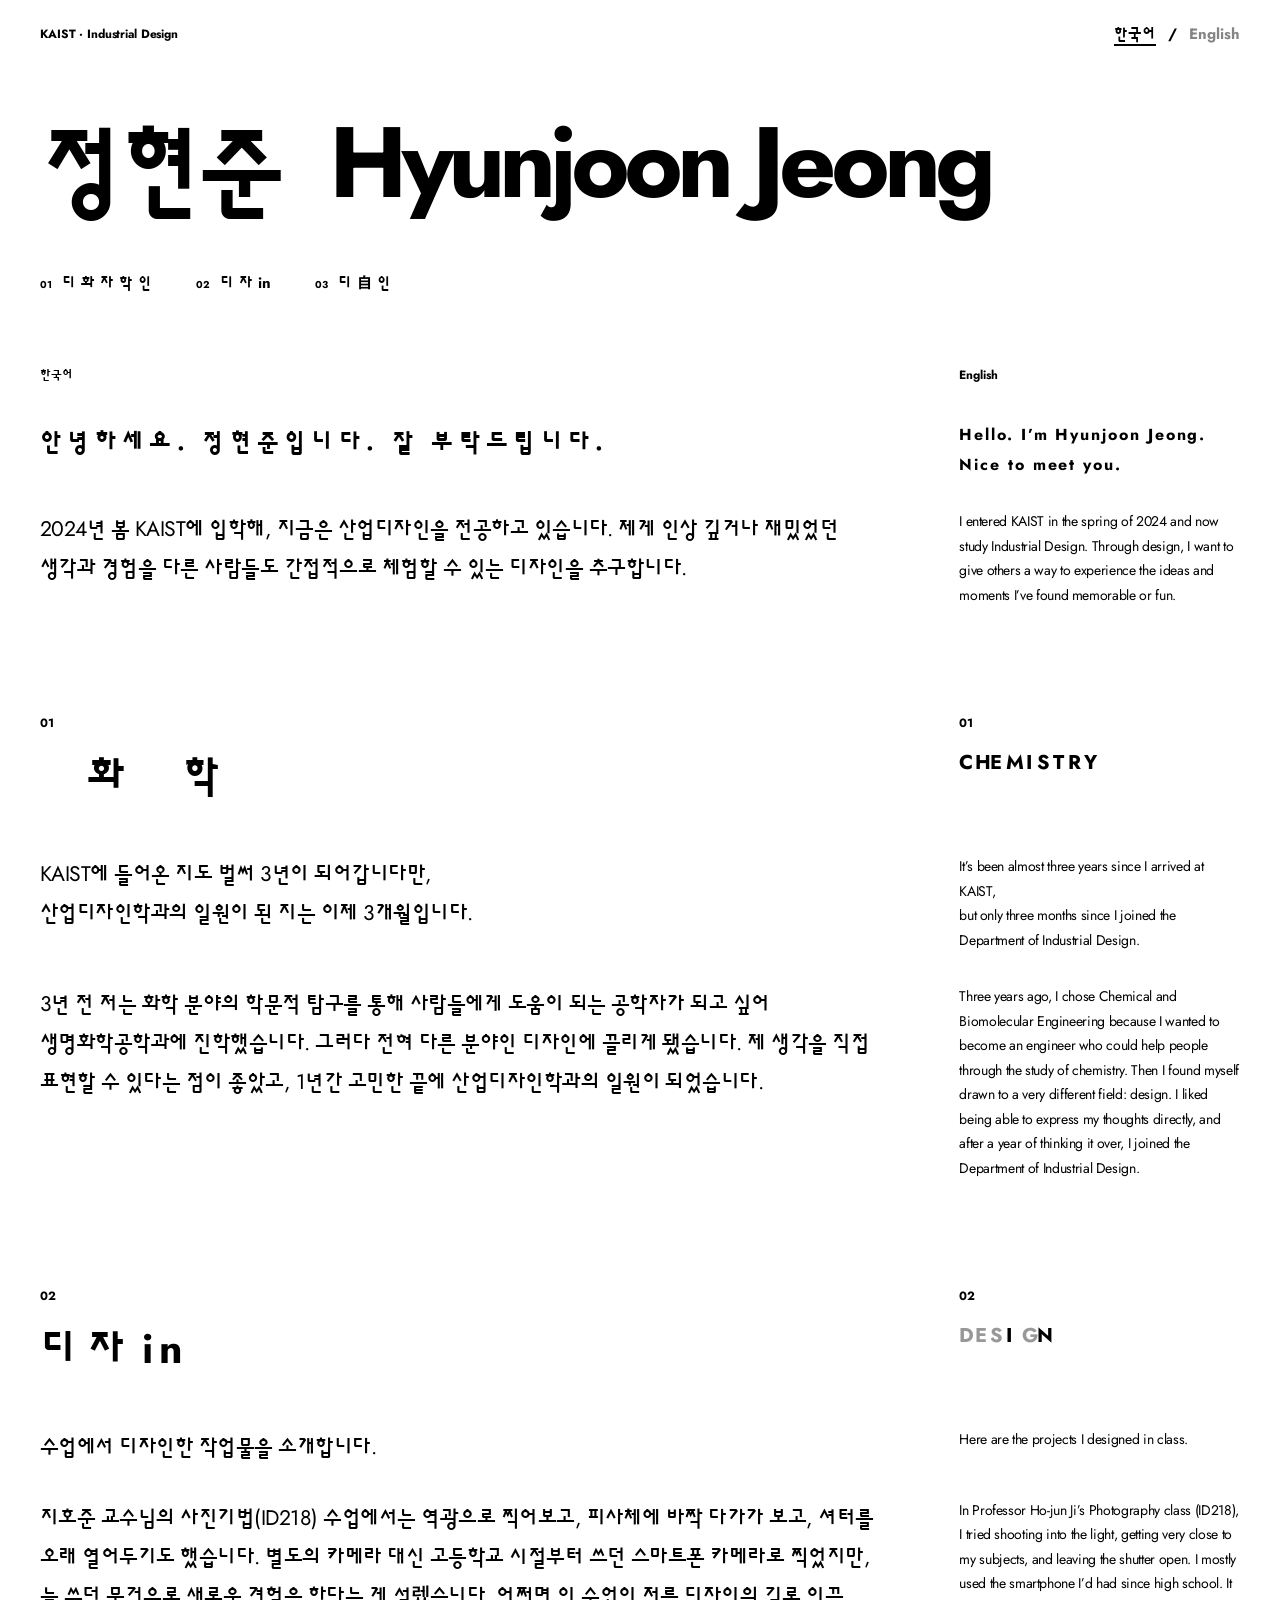
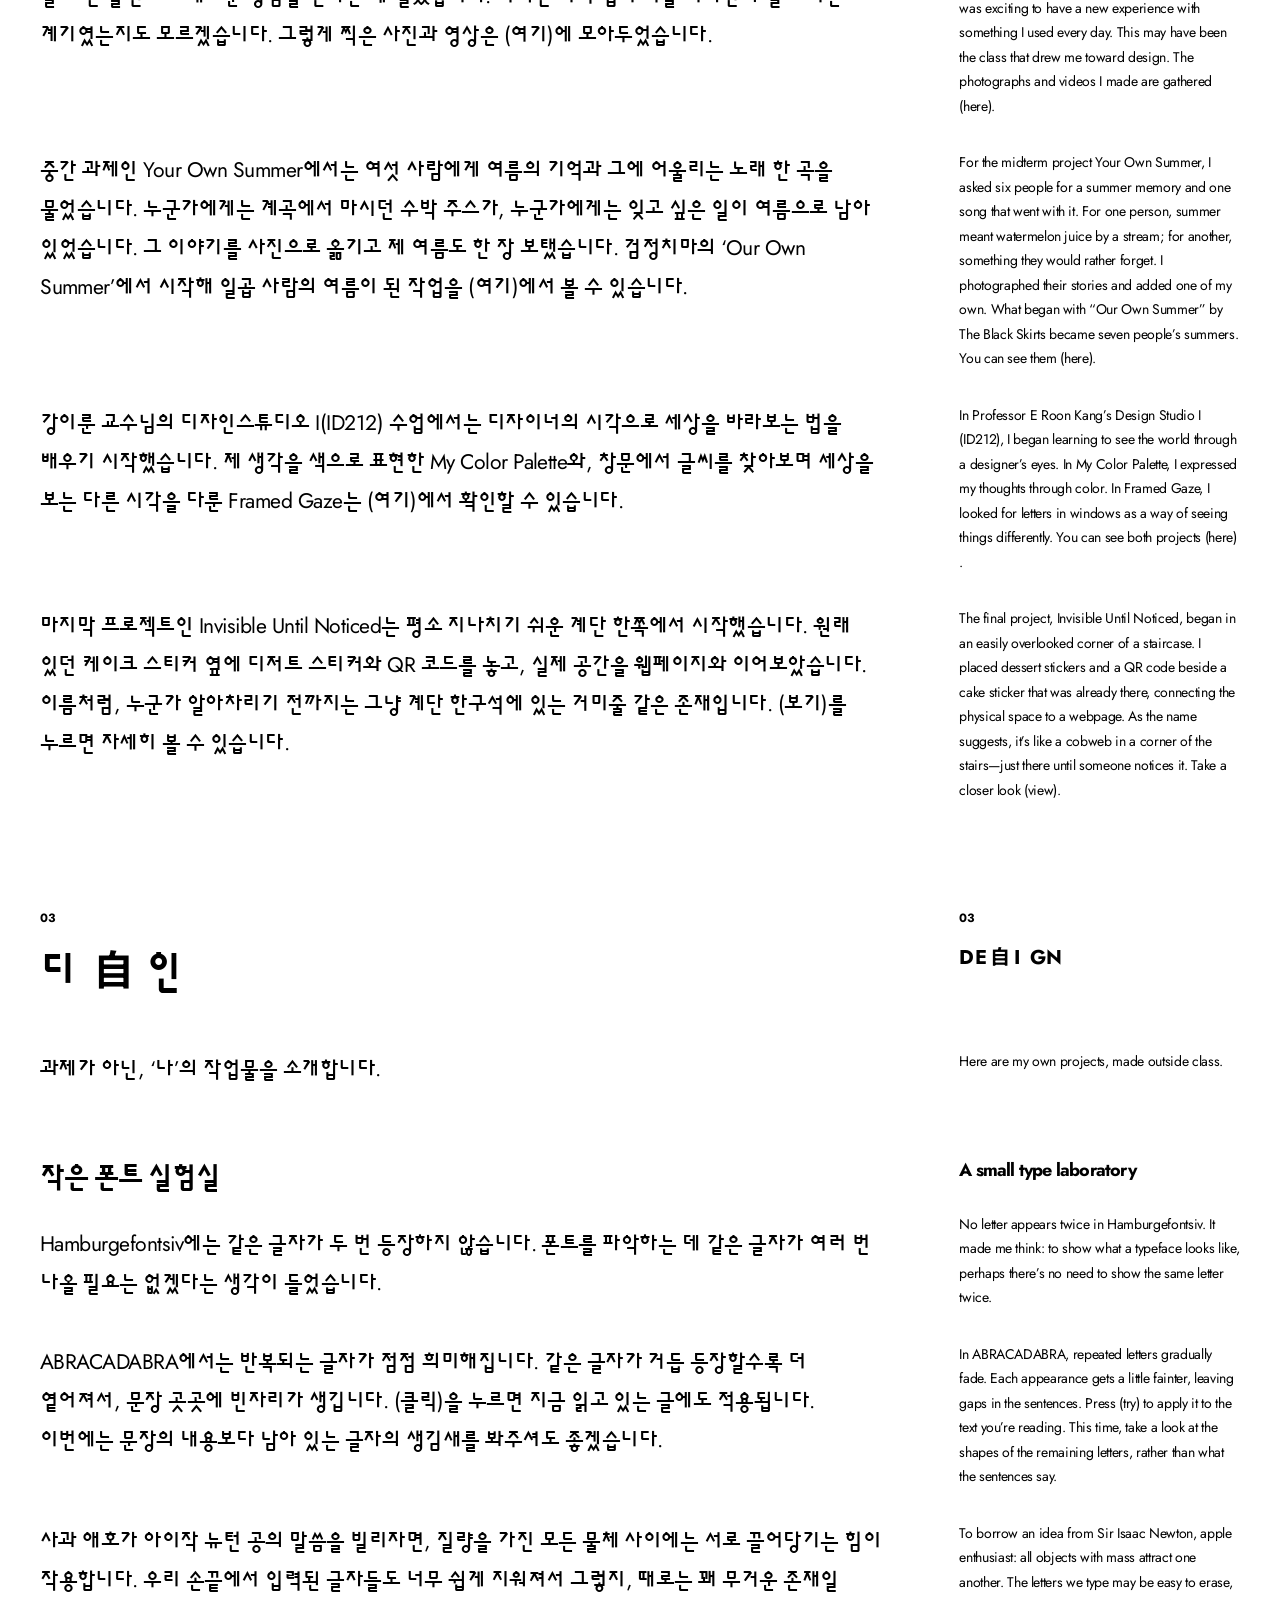
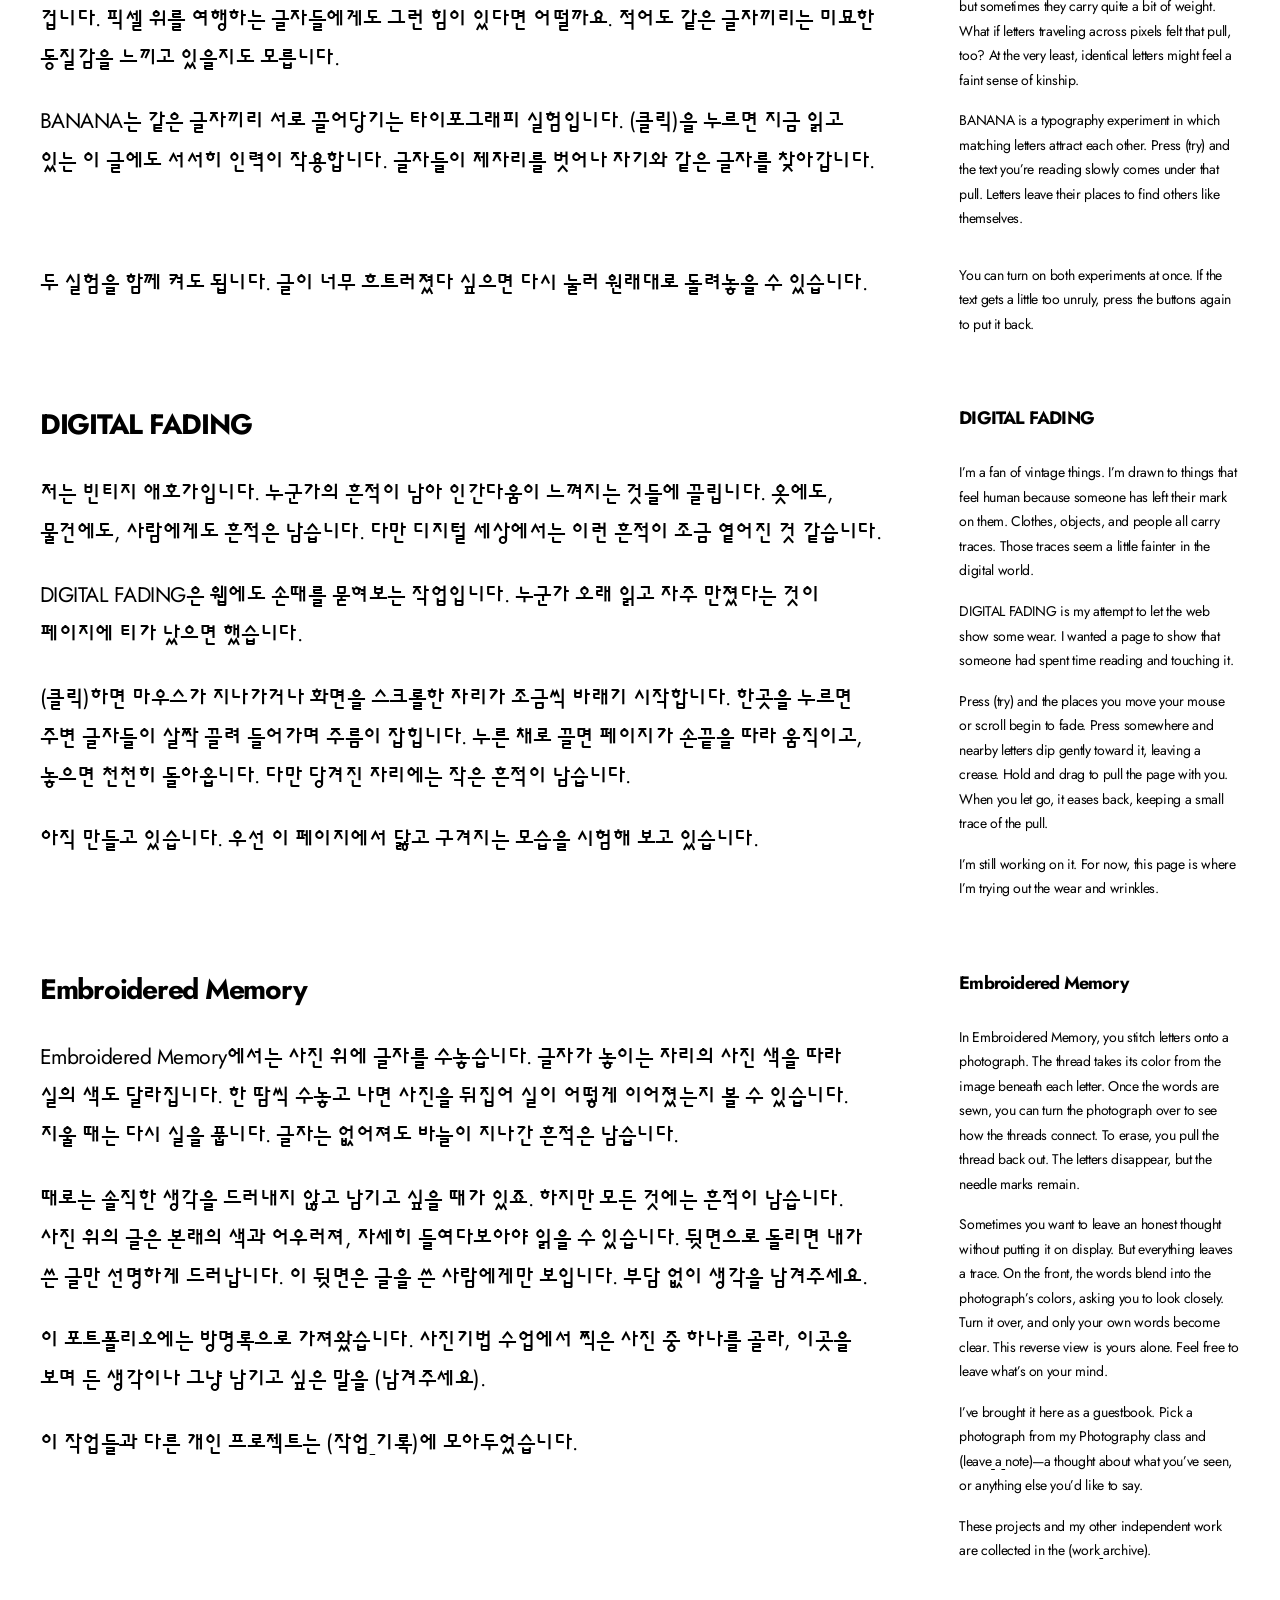
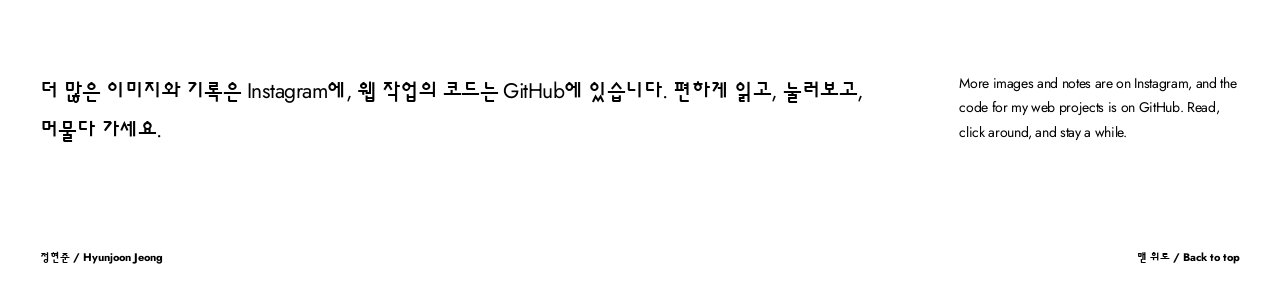
==== commit 57e09793: "Update index.html" ====
--- a/index.html
+++ b/index.html
@@ -27,6 +27,11 @@
   <script src="./reading-layout.js" defer></script>
   <script src="./project-story.js" defer></script>
   <script src="./essay.js" defer></script>
+  <!-- VV note: styles and interactions -->
+  <link rel="stylesheet" href="./vv-note.css">
+  <link rel="stylesheet" href="./vv-clock.css">
+  <script src="./vv-note.js" defer></script>
+  <script src="./vv-clock.js" defer></script>
 </head>
 <body id="top" data-reading-language="ko">
   <a class="skip-link" href="#essay">본문으로 건너뛰기 / Skip to content</a>
@@ -41,6 +46,7 @@
     </div>
     <header class="masthead">
       <h1 class="nameplate"><span class="name-ko" lang="ko">정현준</span><span class="name-en" lang="en">Hyunjoon Jeong</span></h1>
+      <h1 id="vv-masthead" class="vv-masthead" data-static data-no-wear hidden tabindex="-1"><span class="vv-masthead-title" lang="ko">혼자서는<br>몰랐을 것들</span><span class="vv-masthead-title" lang="en">Things I wouldn’t<br>find on my own</span></h1>
       <nav class="section-index" aria-label="본문 목차 / Page sections"><a href="#about"><span class="index-no" lang="en">01</span><span class="index-title" lang="ko">디 화 자 학 인</span><span class="index-title" lang="en">Design / Chemistry</span></a>
 <a href="#coursework"><span class="index-no" lang="en">02</span><span class="index-title" lang="ko">디 자 in</span><span class="index-title" lang="en">DESIGN</span></a>
 <a href="#independent"><span class="index-no" lang="en">03</span><span class="index-title" lang="ko">디 自 인</span><span class="index-title" lang="en">DE自IGN</span></a></nav>
@@ -64,7 +70,7 @@
     <div class="copy-cell" lang="en"><p class="section-title-en"><span class="section-number">02</span><span class="wordplay wordplay-in wordplay-en" data-wordplay="in"><span class="sr-only">Design: IN</span><span class="wordplay-visual" aria-hidden="true"><span class="wordplay-glyph reading-glyph" data-title-letter="in-0" style="left:0em"><span class="title-ink title-in-rest">D</span></span><span class="wordplay-glyph reading-glyph" data-title-letter="in-1" style="left:0.78em"><span class="title-ink title-in-rest">E</span></span><span class="wordplay-glyph reading-glyph" data-title-letter="in-2" style="left:1.56em"><span class="title-ink title-in-rest">S</span></span><span class="wordplay-glyph reading-glyph" data-title-letter="in-3" style="left:2.34em"><span class="title-ink title-in-chosen">I</span></span><span class="wordplay-glyph reading-glyph" data-title-letter="in-4" style="left:3.12em"><span class="title-ink title-in-rest">G</span></span><span class="wordplay-glyph reading-glyph" data-title-letter="in-5" style="left:3.9em"><span class="title-ink title-in-chosen">N</span></span></span><span class="wordplay-still" data-wordplay-fallback aria-hidden="true">DESIGN — IN</span></span></p></div>
   </div>
   <div class="parallel-row copy-row " data-pair="coursework-intro"><div class="copy-cell" lang="ko"><p data-effect-text>수업에서 디자인한 작업물을 소개합니다.</p></div><div class="copy-cell" lang="en"><p data-effect-text>Here are the projects I designed in class.</p></div></div>
-<div class="parallel-row copy-row " data-pair="photography"><div class="copy-cell" lang="ko"><p data-effect-text>지호준 교수님의 사진기법(<span lang="en">ID218</span>) 수업에서는 역광으로 찍어보고, 피사체에 바짝 다가가 보고, 셔터를 오래 열어두기도 했습니다. 주로 고등학교 시절부터 쓰던 스마트폰 카메라로 찍었지만, 늘 쓰던 물건으로 새로운 경험을 한다는 게 설렜습니다. 어쩌면 이 수업이 저를 디자인의 길로 이끈 계기였는지도 모르겠습니다. 그렇게 찍은 사진과 영상은 <button class="inline-action" data-collection="id218" aria-label="사진기법 작업 목록 보기">(여기)</button>에 모아두었습니다.</p></div><div class="copy-cell" lang="en"><p data-effect-text>In Professor Ho-jun Ji’s Photography class (ID218), I tried shooting into the light, getting very close to my subjects, and leaving the shutter open. I mostly used the smartphone I’d had since high school. It was exciting to have a new experience with something I used every day. This may have been the class that drew me toward design. The photographs and videos I made are gathered <button class="inline-action" data-collection="id218" aria-label="View Photography work">(here)</button>.</p></div></div>
+<div class="parallel-row copy-row " data-pair="photography"><div class="copy-cell" lang="ko"><p data-effect-text>지호준 교수님의 사진기법(<span lang="en">ID218</span>) 수업에서는 역광으로 찍어보고, 피사체에 바짝 다가가 보고, 셔터를 오래 열어두기도 했습니다. 별도의 카메라 대신 고등학교 시절부터 쓰던 스마트폰 카메라로 찍었지만, 늘 쓰던 물건으로 새로운 경험을 한다는 게 설렜습니다. 어쩌면 이 수업이 저를 디자인의 길로 이끈 계기였는지도 모르겠습니다. 그렇게 찍은 사진과 영상은 <button class="inline-action" data-collection="id218" aria-label="사진기법 작업 목록 보기">(여기)</button>에 모아두었습니다.</p></div><div class="copy-cell" lang="en"><p data-effect-text>In Professor Ho-jun Ji’s Photography class (ID218), I tried shooting into the light, getting very close to my subjects, and leaving the shutter open. I mostly used the smartphone I’d had since high school. It was exciting to have a new experience with something I used every day. This may have been the class that drew me toward design. The photographs and videos I made are gathered <button class="inline-action" data-collection="id218" aria-label="View Photography work">(here)</button>.</p></div></div>
 <div class="parallel-row copy-row " data-pair="your-own-summer"><div class="copy-cell" lang="ko"><p data-effect-text>중간 과제인 <span lang="en">Your Own Summer</span>에서는 여섯 사람에게 여름의 기억과 그에 어울리는 노래 한 곡을 물었습니다. 누군가에게는 계곡에서 마시던 수박 주스가, 누군가에게는 잊고 싶은 일이 여름으로 남아 있었습니다. 그 이야기를 사진으로 옮기고 제 여름도 한 장 보탰습니다. 검정치마의 <span lang="en">‘Our Own Summer’</span>에서 시작해 일곱 사람의 여름이 된 작업을 <button class="inline-action" data-project="your-own-summer" aria-label="Your Own Summer 작업 보기">(여기)</button>에서 볼 수 있습니다.</p></div><div class="copy-cell" lang="en"><p data-effect-text>For the midterm project Your Own Summer, I asked six people for a summer memory and one song that went with it. For one person, summer meant watermelon juice by a stream; for another, something they would rather forget. I photographed their stories and added one of my own. What began with “Our Own Summer” by The Black Skirts became seven people’s summers. You can see them <button class="inline-action" data-project="your-own-summer" aria-label="View Your Own Summer">(here)</button>.</p></div></div>
 <div class="parallel-row copy-row " data-pair="design-studio"><div class="copy-cell" lang="ko"><p data-effect-text>강이룬 교수님의 디자인스튜디오 I(<span lang="en">ID212</span>) 수업에서는 디자이너의 시각으로 세상을 바라보는 법을 배우기 시작했습니다. 제 생각을 색으로 표현한 <span lang="en">My Color Palette</span>와, 창문에서 글씨를 찾아보며 세상을 보는 다른 시각을 다룬 <span lang="en">Framed Gaze</span>는 <button class="inline-action" data-collection="id212" aria-label="Design Studio I 작업 목록 보기">(여기)</button>에서 확인할 수 있습니다.</p></div><div class="copy-cell" lang="en"><p data-effect-text>In Professor E Roon Kang’s Design Studio I (ID212), I began learning to see the world through a designer’s eyes. In My Color Palette, I expressed my thoughts through color. In Framed Gaze, I looked for letters in windows as a way of seeing things differently. You can see both projects <button class="inline-action" data-collection="id212" aria-label="View Design Studio I work">(here)</button>.</p></div></div>
 <div class="parallel-row copy-row " data-pair="invisible"><div class="copy-cell" lang="ko"><p data-effect-text>마지막 프로젝트인 <span lang="en">Invisible Until Noticed</span>는 평소 지나치기 쉬운 계단 한쪽에서 시작했습니다. 원래 있던 케이크 스티커 옆에 디저트 스티커와 <span lang="en">QR</span> 코드를 놓고, 실제 공간을 웹페이지와 이어보았습니다. 이름처럼, 누군가 알아차리기 전까지는 그냥 계단 한구석에 있는 거미줄 같은 존재입니다. <button class="inline-action" data-project="invisible-until-noticed" aria-label="Invisible Until Noticed 작업 보기">(보기)</button>를 누르면 자세히 볼 수 있습니다.</p></div><div class="copy-cell" lang="en"><p data-effect-text>The final project, Invisible Until Noticed, began in an easily overlooked corner of a staircase. I placed dessert stickers and a QR code beside a cake sticker that was already there, connecting the physical space to a webpage. As the name suggests, it’s like a cobweb in a corner of the stairs—just there until someone notices it. Take a closer look <button class="inline-action" data-project="invisible-until-noticed" aria-label="View Invisible Until Noticed">(view)</button>.</p></div></div>
@@ -75,7 +81,7 @@
     <div class="copy-cell" lang="en"><p class="section-title-en"><span class="section-number">03</span><span class="wordplay wordplay-self wordplay-en" data-wordplay="self"><button type="button" class="wordplay-reveal" aria-label="DE自IGN — self-initiated design" aria-expanded="false" data-self-open="false"><span class="wordplay-visual" aria-hidden="true"><span class="wordplay-glyph reading-glyph" data-title-letter="self-D" style="left:0em"><span class="title-ink ">D</span></span><span class="wordplay-glyph reading-glyph" data-title-letter="self-E" style="left:0.78em"><span class="title-ink ">E</span></span><span class="wordplay-glyph reading-glyph" data-title-letter="self-character" style="left:1.56em"><span class="title-ink title-self-character">自</span></span><span class="wordplay-glyph reading-glyph" data-title-letter="self-expansion-0" style="left:1.56em"><span class="title-ink title-self-explanation">S</span></span><span class="wordplay-glyph reading-glyph" data-title-letter="self-expansion-1" style="left:2.34em"><span class="title-ink title-self-explanation">E</span></span><span class="wordplay-glyph reading-glyph" data-title-letter="self-expansion-2" style="left:3.12em"><span class="title-ink title-self-explanation">L</span></span><span class="wordplay-glyph reading-glyph" data-title-letter="self-expansion-3" style="left:3.9em"><span class="title-ink title-self-explanation">F</span></span><span class="wordplay-glyph reading-glyph" data-title-letter="self-tail-0" style="left:2.76em;--open-x:1.92em"><span class="title-ink title-self-tail">I</span></span><span class="wordplay-glyph reading-glyph" data-title-letter="self-tail-1" style="left:3.54em;--open-x:1.92em"><span class="title-ink title-self-tail">G</span></span><span class="wordplay-glyph reading-glyph" data-title-letter="self-tail-2" style="left:4.32em;--open-x:1.92em"><span class="title-ink title-self-tail">N</span></span></span></button></span></p></div>
   </div>
   <div class="parallel-row copy-row " data-pair="independent-intro"><div class="copy-cell" lang="ko"><p data-effect-text>과제가 아닌, ‘나’의 작업물을 소개합니다.</p></div><div class="copy-cell" lang="en"><p data-effect-text>Here are my own projects, made outside class.</p></div></div>
-<div class="parallel-row copy-row " data-pair="type-lab"><div class="copy-cell" lang="ko"><h3>작은 폰트 실험실</h3><p data-effect-text><span lang="en">Hamburgefontsiv</span>에는 같은 글자가 두 번 등장하지 않습니다. 폰트의 생김새를 보여주는 데 같은 글자가 꼭 두 번 나올 필요는 없겠다는 생각이 들었습니다.</p></div><div class="copy-cell" lang="en"><h3>A small type laboratory</h3><p data-effect-text>No letter appears twice in Hamburgefontsiv. It made me think: to show what a typeface looks like, perhaps there’s no need to show the same letter twice.</p></div></div>
+<div class="parallel-row copy-row " data-pair="type-lab"><div class="copy-cell" lang="ko"><h3>작은 폰트 실험실</h3><p data-effect-text><span lang="en">Hamburgefontsiv</span>에는 같은 글자가 두 번 등장하지 않습니다. 폰트를 파악하는 데 같은 글자가 여러 번 나올 필요는 없겠다는 생각이 들었습니다.</p></div><div class="copy-cell" lang="en"><h3>A small type laboratory</h3><p data-effect-text>No letter appears twice in Hamburgefontsiv. It made me think: to show what a typeface looks like, perhaps there’s no need to show the same letter twice.</p></div></div>
 <div class="parallel-row copy-row " data-pair="abracadabra"><div class="copy-cell" lang="ko"><p data-effect-text><span lang="en">ABRACADABRA</span>에서는 반복되는 글자가 점점 희미해집니다. 같은 글자가 거듭 등장할수록 더 옅어져서, 문장 곳곳에 빈자리가 생깁니다. <button class="inline-action effect-trigger" data-effect="abracadabra" aria-pressed="false" aria-label="ABRACADABRA 사라짐 효과 적용">(클릭)</button>을 누르면 지금 읽고 있는 글에도 적용됩니다. 이번에는 문장의 내용보다 남아 있는 글자의 생김새를 봐주셔도 좋겠습니다.</p></div><div class="copy-cell" lang="en"><p data-effect-text>In ABRACADABRA, repeated letters gradually fade. Each appearance gets a little fainter, leaving gaps in the sentences. Press <button class="inline-action effect-trigger" data-effect="abracadabra" aria-pressed="false" aria-label="Turn on ABRACADABRA fading">(try)</button> to apply it to the text you’re reading. This time, take a look at the shapes of the remaining letters, rather than what the sentences say.</p></div></div>
 <div class="parallel-row copy-row " data-pair="banana"><div class="copy-cell" lang="ko"><p data-effect-text>사과 애호가 아이작 뉴턴 공의 말씀을 빌리자면, 질량을 가진 모든 물체 사이에는 서로 끌어당기는 힘이 작용합니다. 우리 손끝에서 입력된 글자들도 너무 쉽게 지워져서 그렇지, 때로는 꽤 무거운 존재일 겁니다. 픽셀 위를 여행하는 글자들에게도 그런 힘이 있다면 어떨까요. 적어도 같은 글자끼리는 미묘한 동질감을 느끼고 있을지도 모릅니다.</p>
 <p data-effect-text><span lang="en">BANANA</span>는 같은 글자끼리 서로 끌어당기는 타이포그래피 실험입니다. <button class="inline-action effect-trigger" data-effect="banana" aria-pressed="false" aria-label="BANANA 인력 효과 적용">(클릭)</button>을 누르면 지금 읽고 있는 이 글에도 서서히 인력이 작용합니다. 글자들이 제자리를 벗어나 자기와 같은 글자를 찾아갑니다.</p></div><div class="copy-cell" lang="en"><p data-effect-text>To borrow an idea from Sir Isaac Newton, apple enthusiast: all objects with mass attract one another. The letters we type may be easy to erase, but sometimes they carry quite a bit of weight. What if letters traveling across pixels felt that pull, too? At the very least, identical letters might feel a faint sense of kinship.</p>
@@ -98,6 +104,50 @@
 </section>
         <div class="parallel-row copy-row closing-row"><div class="copy-cell" lang="ko"><p data-effect-text>더 많은 이미지와 기록은 <a href="https://www.instagram.com/archivehypoxis/" target="_blank" rel="noopener noreferrer" lang="en">Instagram</a>에, 웹 작업의 코드는 <a href="https://github.com/0826fry" target="_blank" rel="noopener noreferrer" lang="en">GitHub</a>에 있습니다. 편하게 읽고, 눌러보고, 머물다 가세요.</p></div><div class="copy-cell" lang="en"><p data-effect-text>More images and notes are on <a href="https://www.instagram.com/archivehypoxis/" target="_blank" rel="noopener noreferrer">Instagram</a>, and the code for my web projects is on <a href="https://github.com/0826fry" target="_blank" rel="noopener noreferrer">GitHub</a>. Read, click around, and stay a while.</p></div></div>
       </article>
+<!-- VV note: edit the Korean and English text below -->
+<section id="vv-note" class="vv-note" data-static data-no-wear hidden aria-labelledby="vv-masthead">
+<div class="vv-clock-layer" aria-hidden="true" data-static data-no-wear></div>
+<div class="vv-note-top"><span class="vv-eyebrow" aria-hidden="true">v v</span><button type="button" class="vv-return" data-vv-close><span lang="ko">(돌아가기)</span><span lang="en">(back)</span></button></div>
+<section class="vv-section" data-vv-section="possibilities"><div class="vv-row">
+<div class="vv-cell" lang="ko"><h3>이런 것도 할 수 있구나.</h3>
+<p>수업을 듣고 누군가의 작업물을 보며 자주 했던 생각입니다.</p>
+<p>디자인스튜디오 I에서 <em>Invisible Until Noticed</em>를 만들기 전까지는 바이브 코딩으로 제 생각을 직접 표현할 수 있다는 것조차 몰랐습니다. 늘상 지나쳐오던 작은 계단 한구석에서 시작한 생각을 웹으로 이어보며 웹도 제가 무언가를 만들어볼 수 있는 매체라는 것을 알게 됐습니다. 그때 발견한 방법으로 작은 실험들을 이어왔고, 지금 보고 계신 포트폴리오도 만들게 되었습니다.</p>
+<p>이번 학기 그래픽 디자인 수업에서는 폰트를 고르고 칼럼을 나누는 법을 배우며 비슷한 경험을 하고 있습니다. 같은 내용도 어떤 글자로, 어떤 구조 안에 놓느냐에 따라 다르게 읽힌다는 것이 재밌습니다. 새로운 표현 방법을 하나씩 알게 될 때마다, 해보고 싶은 것도 함께 늘어나고 있습니다.</p>
+</div>
+<div class="vv-cell" lang="en"><h3>I didn’t know I could do this.</h3>
+<p>That is something I have often thought in class and while looking at other people’s work.</p>
+<p>Until I made <em>Invisible Until Noticed</em> in Design Studio I, I had not even realized that vibe coding could be a way to express my own ideas. Taking an idea from a corner of a staircase onto the web helped me see the web as a medium I could work with. I kept making small experiments with this new way of working, which eventually led to the portfolio you are reading now.</p>
+<p>I am having a similar experience in Graphic Design this semester, learning to choose typefaces and arrange columns. I find it interesting that the same content can read differently depending on the type and structure around it. Each new way of expressing something gives me more things I want to try.</p>
+</div>
+</div></section>
+<section class="vv-section" data-vv-section="perspectives"><div class="vv-row">
+<div class="vv-cell" lang="ko"><h3>시각도구연구실에서는 그 경험을 더 이어가고 싶습니다.</h3>
+<p>교수님과 연구실 구성원 분들이 각자 무엇에 관심을 갖고, 그것을 어떤 시선으로 바라보며 작업으로 옮기는지 가까이에서 보고 싶습니다. 처음의 생각이 어떻게 시작됐는지, 만들다가 무엇이 달라졌는지, 여러 선택 중 왜 그 방법을 골랐는지도 궁금합니다.</p>
+<p>제게는 익숙한 것이 다른 분에게는 전혀 다르게 보일 수도 있을 것 같습니다. 반대로 연구실에서 익숙한 것들이 저에겐 새로운 자극이 될 수 있습니다. 그런 이야기를 나누면서 제가 놓치고 있던 부분을 발견하고 싶습니다. 제 작업도 함께 보여드리고, 의견을 듣고, 다시 만들어보면서 생각하고 표현하는 방법을 넓혀가고 싶습니다.</p>
+<p>수업에서 처음 웹을 만들어봤던 것처럼, 아직 제가 몰라서 시도하지 못하고 있는 방법들을 연구실에서 더 만나보고 싶습니다.</p>
+</div>
+<div class="vv-cell" lang="en"><h3>I would like to keep discovering things at the VV.</h3>
+<p>I would like to see, up close, what interests you and the people in the lab, how you look at those interests, and how you turn them into work. I am curious about where an idea begins, what changes along the way, and why one approach is chosen over another.</p>
+<p>Something familiar to me might look completely different to someone else. In turn, things that are familiar to people in the lab could spark new ideas for me. Through those conversations, I hope to notice things I have been missing. I would also like to share my own work, listen to others, and make it again, finding more ways to think and express myself as I go.</p>
+<p>Just as I discovered making websites in class, I would like to encounter more ways of working that I have not tried simply because I do not know about them yet.</p>
+</div>
+</div></section>
+<section class="vv-section" data-vv-section="music"><div class="vv-row">
+<div class="vv-cell" lang="ko"><h3>그리고, 음악으로 무언가를 만들어보고 싶습니다.</h3>
+<p>저는 취미로 밴드를 하며 기타를 치고 있습니다. 음악은 제가 정말 좋아하고, 꾸준히 시간을 쓰는 일입니다. 그래서 연구실에서 해보고 싶은 작업을 생각했을 때 가장 먼저 떠오른 것도 음악과 디자인을 함께 다루는 일이었습니다.</p>
+<p>기타의 음색을 고르고, 밴드에서 다른 악기와 소리를 맞춰가는 경험을 디자인에서는 어떻게 표현할 수 있을지 궁금합니다. 음악을 듣거나 연주할 때 느끼는 것을 글자와 형태, 움직임으로 옮겨볼 수도 있고, 소리와 그래픽을 함께 다룰 수 있는 도구를 만들어볼 수도 있을 것 같습니다.</p>
+<p>그 형태를 지금 하나로 정해두기보다는, 여러 작업과 매체를 접하고 직접 실험하면서 찾아가고 싶습니다. 제가 음악에서 특히 무엇을 좋아하는지부터 더 들여다보고, 그 경험을 다른 사람도 느껴볼 수 있는 작업으로 이어보고 싶습니다.</p>
+<p>연구실에서의 시간이 지나고 나면, 지금은 떠올리지 못하는 방식으로 제가 좋아하는 것들을 표현하고 있었으면 좋겠습니다.</p>
+</div>
+<div class="vv-cell" lang="en"><h3>And I would like to make something with music.</h3>
+<p>I play guitar in a band as a hobby. Music is something I really love and regularly spend time on. So when I thought about what I would like to make at the lab, bringing music and design together was the first thing that came to mind.</p>
+<p>I wonder how design could express the experience of choosing a guitar tone or finding a sound that works with the other instruments in a band. I could try translating what I feel when listening or playing into letters, shapes, and movement, or make a tool for working with sound and graphics together.</p>
+<p>I would like to find the form through experiments and encounters with different work and media. I want to look more closely at what I especially love about music, and make something that lets other people experience a little of it too.</p>
+<p>After spending time at the lab, I hope to be expressing the things I love in ways I cannot yet imagine.</p>
+</div>
+</div></section>
+<div class="vv-bottom"><button type="button" class="vv-return" data-vv-close><span lang="ko">(포트폴리오로 돌아가기)</span><span lang="en">(back to the portfolio)</span></button></div></section>
+<!-- End VV note -->
     </main>
     <footer class="colophon"><span>정현준 / <span lang="en">Hyunjoon Jeong</span></span><a class="back-top" href="#top">맨 위로 <span lang="en">/ Back to top</span></a></footer>
   </div>
@@ -137,5 +187,13 @@
       </footer>
     </section>
   </dialog>
+<dialog id="vv-code-dialog" class="vv-code-dialog" aria-labelledby="vv-code-label">
+  <form id="vv-code-form" novalidate>
+    <div class="vv-code-top"><label id="vv-code-label" for="vv-code-input"><span lang="ko">코드</span><span lang="en">Code</span></label><button class="vv-code-cancel" type="button" aria-label="코드 입력 닫기 / Close code entry">×</button></div>
+    <input id="vv-code-input" name="code" type="text" maxlength="12" autocomplete="off" autocapitalize="none" spellcheck="false" aria-describedby="vv-code-status" inputmode="text">
+    <div class="vv-code-bottom"><p id="vv-code-status" role="status" aria-live="polite"></p><button type="submit" class="vv-code-submit"><span lang="ko">열기 ↗</span><span lang="en">Open ↗</span></button></div>
+  </form>
+</dialog>
+<p id="vv-status" class="sr-only" role="status" aria-live="polite"></p>
 </body>
 </html>
--- a/project-story.css
+++ b/project-story.css
@@ -11,7 +11,7 @@
 .story-small-title{font-family:var(--sans);font-size:11px;font-weight:700;line-height:1.6;margin:0 0 24px}
 .story-questions ol{padding-left:1.2em;margin:0}
 .story-questions li{padding-left:.35em;margin-bottom:18px}
-.story-scene{margin:0 0 clamp(70px,10vw,160px)}
+.story-scene{grid-template-columns:minmax(0,var(--story-photo-width,3fr)) minmax(0,300px);justify-content:center;margin:0 0 clamp(70px,8vw,128px);scroll-margin-top:16px}
 .story-photo{padding:0;display:flex;align-items:flex-start;justify-content:flex-start;width:100%;min-width:0;cursor:zoom-in;text-align:left}
 .story-photo img{display:block;width:100%;height:auto;max-width:100%;object-fit:contain}
 
@@ -33,6 +33,9 @@
 .story-playlist-note{flex-basis:100%;font-size:11px;line-height:1.7}
 .story-image-error{font-size:12px;margin:0}
 #archive-story-return{font-size:13px;line-height:1.8;margin:0 0 16px 22px}
-@media(max-width:900px){.story-intro,.story-scene{grid-template-columns:minmax(0,2fr) minmax(0,1fr);gap:30px}.story-overview{padding-right:0}.story-caption{font-size:13px}.story-scene-title{font-size:20px}}
-@media(max-width:600px){.project-story{padding-top:20px;scrollbar-gutter:auto}.story-intro,.story-scene{grid-template-columns:minmax(0,1fr);gap:26px}.story-intro{margin-bottom:60px}.story-intro-copy{font-size:18px;line-height:1.8}.story-kicker{margin-bottom:22px}.story-questions{font-size:12px;max-width:28em}.story-small-title{margin-bottom:14px}.story-questions li{margin-bottom:10px}.story-scene{margin-bottom:72px}.story-caption{font-size:14px;max-width:35em}.story-number{margin-bottom:8px}.story-scene-title{font-size:21px;margin-bottom:15px}.story-memory{margin-bottom:22px}.story-song{margin-bottom:20px}.story-approach{font-size:12px}.story-capture{font-size:10px}#archive-story-return{font-size:11px;margin-left:16px}}
-@media print{.project-story{overflow:visible}.story-scene{break-inside:avoid}}
+.archive-actions{display:flex;align-items:flex-start;gap:18px;flex-shrink:0}
+.archive-share{font-size:13px;line-height:1.5;min-height:44px;padding:8px 0;white-space:nowrap}
+@media(max-width:600px){.archive-actions{flex-direction:column-reverse;align-items:flex-end;gap:0}.archive-share{font-size:11px;min-height:32px;padding:4px 0}}
+@media(max-width:900px){.story-intro{grid-template-columns:minmax(0,2fr) minmax(0,1fr);gap:30px}.story-scene{grid-template-columns:minmax(0,var(--story-photo-width,2fr)) minmax(0,260px);gap:30px}.story-overview{padding-right:0}.story-caption{font-size:13px}.story-scene-title{font-size:20px}}
+@media(max-width:600px){.project-story{padding-top:20px;scrollbar-gutter:auto}.story-intro,.story-scene{grid-template-columns:minmax(0,1fr);gap:26px}.story-intro{margin-bottom:60px}.story-intro-copy{font-size:18px;line-height:1.8}.story-kicker{margin-bottom:22px}.story-questions{font-size:12px;max-width:28em}.story-small-title{margin-bottom:14px}.story-questions li{margin-bottom:10px}.story-scene{width:100%;max-width:var(--story-photo-width,100%);margin:0 auto 72px}.story-caption{font-size:14px;max-width:35em}.story-number{margin-bottom:8px}.story-scene-title{font-size:21px;margin-bottom:15px}.story-memory{margin-bottom:22px}.story-song{margin-bottom:20px}.story-approach{font-size:12px}.story-capture{font-size:10px}#archive-story-return{font-size:11px;margin-left:16px}}
+@media print{.project-story{overflow:visible}.story-scene{grid-template-columns:minmax(0,3fr) minmax(0,1fr);max-width:none;break-inside:avoid}}
--- a/vv-note.css
+++ b/vv-note.css
@@ -0,0 +1,49 @@
+/* The hidden note uses the portfolio's existing fonts, paper, and ink. */
+.vv-name-entry{display:flex;align-items:baseline;gap:inherit;padding:0;text-align:left;font:inherit;line-height:inherit;letter-spacing:inherit;max-width:100%;user-select:none;-webkit-user-select:none;touch-action:pan-y}
+.vv-name-entry:focus-visible{outline:1px solid var(--ink);outline-offset:10px}
+.vv-masthead{display:grid;grid-template-columns:minmax(0,3fr) minmax(0,1fr);gap:0;align-items:start;margin:28px 0 0;font-family:var(--sans);font-weight:700;letter-spacing:-.055em;line-height:1.12;word-break:keep-all;overflow-wrap:break-word}
+.vv-masthead:focus{outline:none}
+.vv-masthead-title{grid-column:2;grid-row:1;font-size:clamp(22px,2.4vw,36px);line-height:1.2;padding-top:.16em;min-width:0}
+body[data-reading-language=ko] .vv-masthead-title[lang=ko],body[data-reading-language=en] .vv-masthead-title[lang=en]{grid-column:1;font-size:clamp(48px,6.6vw,106px);line-height:1.12;padding:0 clamp(24px,4vw,64px) 0 0}
+body.vv-open main{margin-top:48px}
+.vv-note{padding:0 0 40px;word-break:keep-all;overflow-wrap:break-word}
+.vv-note-top{display:flex;align-items:center;justify-content:space-between;gap:24px;margin-bottom:32px}
+.vv-eyebrow{font-family:var(--sans);font-size:16px;font-weight:700;letter-spacing:.4em;line-height:1}
+.vv-return{padding:8px 0;font-size:13px;line-height:1.5;text-align:left;text-decoration:underline;text-underline-offset:.25em}
+.vv-row{display:grid;grid-template-columns:minmax(0,3fr) minmax(0,1fr);gap:0}
+.vv-cell{min-width:0;grid-column:2;grid-row:1;font-size:14px;line-height:1.85;font-weight:400;letter-spacing:-.025em}
+.vv-cell[lang=en]{word-break:normal;line-height:1.75}
+body[data-reading-language=ko] .vv-cell[lang=ko],body[data-reading-language=en] .vv-cell[lang=en]{grid-column:1;font-size:clamp(20px,1.65vw,25px);padding-right:clamp(32px,6vw,104px)}
+.vv-title{margin:0;font-family:var(--sans);font-weight:700;letter-spacing:-.045em;line-height:1.22}
+.vv-title .vv-cell{font-size:20px;font-weight:700;line-height:1.35}
+body[data-reading-language=ko] .vv-title .vv-cell[lang=ko],body[data-reading-language=en] .vv-title .vv-cell[lang=en]{font-size:clamp(34px,3.2vw,48px);line-height:1.22}
+.vv-title:focus{outline:none}
+.vv-section{margin-top:80px}
+.vv-note-top+.vv-section{margin-top:44px}
+.vv-cell h3{font-family:var(--sans);font-weight:700;font-size:18px;line-height:1.4;letter-spacing:-.04em;margin:0 0 28px}
+body[data-reading-language=ko] .vv-cell[lang=ko] h3,body[data-reading-language=en] .vv-cell[lang=en] h3{font-size:clamp(25px,2.2vw,32px);line-height:1.35}
+.vv-cell p{margin:0 0 1.3em}
+.vv-cell p:last-child{margin-bottom:0}
+.vv-bottom{margin-top:72px}
+body[data-reading-language=ko] .vv-return [lang=en],body[data-reading-language=en] .vv-return [lang=ko],body[data-reading-language=ko] .vv-code-dialog [lang=en],body[data-reading-language=en] .vv-code-dialog [lang=ko]{display:none}
+.vv-code-dialog{width:min(360px,calc(100% - 48px));padding:24px;margin:auto;border:1px solid var(--ink);color:var(--ink);background:var(--paper);font-family:var(--type)}
+.vv-code-dialog::backdrop{background:color-mix(in srgb,var(--paper) 86%,transparent);backdrop-filter:blur(5px)}
+.vv-code-top{display:flex;align-items:center;justify-content:space-between;gap:24px;font-family:var(--sans);font-size:13px;font-weight:700}
+.vv-code-cancel{width:32px;height:32px;padding:0;font-size:23px;line-height:1}
+#vv-code-input{display:block;width:100%;margin:24px 0 16px;padding:8px 0 12px;border:0;border-bottom:1px solid var(--ink);border-radius:0;background:transparent;color:var(--ink);font-family:var(--sans);font-size:32px;letter-spacing:.22em;line-height:1.4;outline:none}
+#vv-code-input:focus{border-bottom-width:2px;padding-bottom:11px}
+.vv-code-bottom{display:flex;justify-content:space-between;align-items:center;gap:20px;min-height:44px}
+#vv-code-status{font-size:12px;line-height:1.6;margin:0}
+.vv-code-submit{padding:12px 0;white-space:nowrap;font-size:13px;font-weight:700}
+body.vv-switching{overflow-anchor:none;overflow:hidden}
+@media(max-width:800px){.vv-section{margin-top:64px}}
+@media(max-width:600px){.vv-name-entry{flex-direction:column;align-items:flex-start;gap:6px}.vv-note-top{margin-bottom:26px}.vv-eyebrow{font-size:14px}.vv-return{font-size:12px}.vv-row{grid-template-columns:minmax(0,1fr);row-gap:24px}.vv-cell{grid-column:1;grid-row:2;font-size:13px}body[data-reading-language=ko] .vv-cell[lang=ko],body[data-reading-language=en] .vv-cell[lang=en]{grid-column:1;grid-row:1;font-size:18px}.vv-title .vv-cell{font-size:18px}body[data-reading-language=ko] .vv-title .vv-cell[lang=ko],body[data-reading-language=en] .vv-title .vv-cell[lang=en]{font-size:32px}.vv-section{margin-top:60px}.vv-cell h3{font-size:17px;margin-bottom:22px}body[data-reading-language=ko] .vv-cell[lang=ko] h3,body[data-reading-language=en] .vv-cell[lang=en] h3{font-size:25px}.vv-bottom{margin-top:52px}}
+@media(prefers-reduced-motion:reduce){.vv-note,.vv-code-dialog{scroll-behavior:auto}}
+@media(max-width:600px){
+  .vv-masthead{grid-template-columns:1fr;row-gap:22px;margin-top:22px}
+  .vv-masthead-title{grid-column:1;grid-row:2;font-size:22px;padding:0}
+  body[data-reading-language=ko] .vv-masthead-title[lang=ko],body[data-reading-language=en] .vv-masthead-title[lang=en]{grid-column:1;grid-row:1;font-size:clamp(44px,12vw,70px);padding:0}
+  body[data-reading-language=ko] .vv-cell[lang=ko],body[data-reading-language=en] .vv-cell[lang=en]{padding-right:0}
+  body.vv-open main{margin-top:36px}
+  .vv-note-top+.vv-section{margin-top:38px}
+}
--- a/vv-clock.css
+++ b/vv-clock.css
@@ -0,0 +1,8 @@
+/* Shared background: no negative overflow out of the note or Safari clipping. */
+.site-sheet.vv-clock-host{position:relative;isolation:isolate;overflow:visible}
+.vv-clock-host>.vv-clock-layer{position:absolute;left:0;top:0;z-index:0;pointer-events:none;user-select:none;overflow:visible}
+.vv-clock-layer[hidden]{display:none!important}
+.vv-clock{position:absolute;display:block;color:var(--ink);opacity:.3;overflow:visible;pointer-events:none}
+.vv-clock ellipse,.vv-clock line{fill:none;stroke:currentColor;stroke-width:.85;vector-effect:non-scaling-stroke}
+body.vv-open .vv-clock-host>.masthead,body.vv-open .vv-clock-host>main,body.vv-open .vv-clock-host>.colophon{position:relative;z-index:1}
+@media print{.vv-clock-layer{display:none}}
